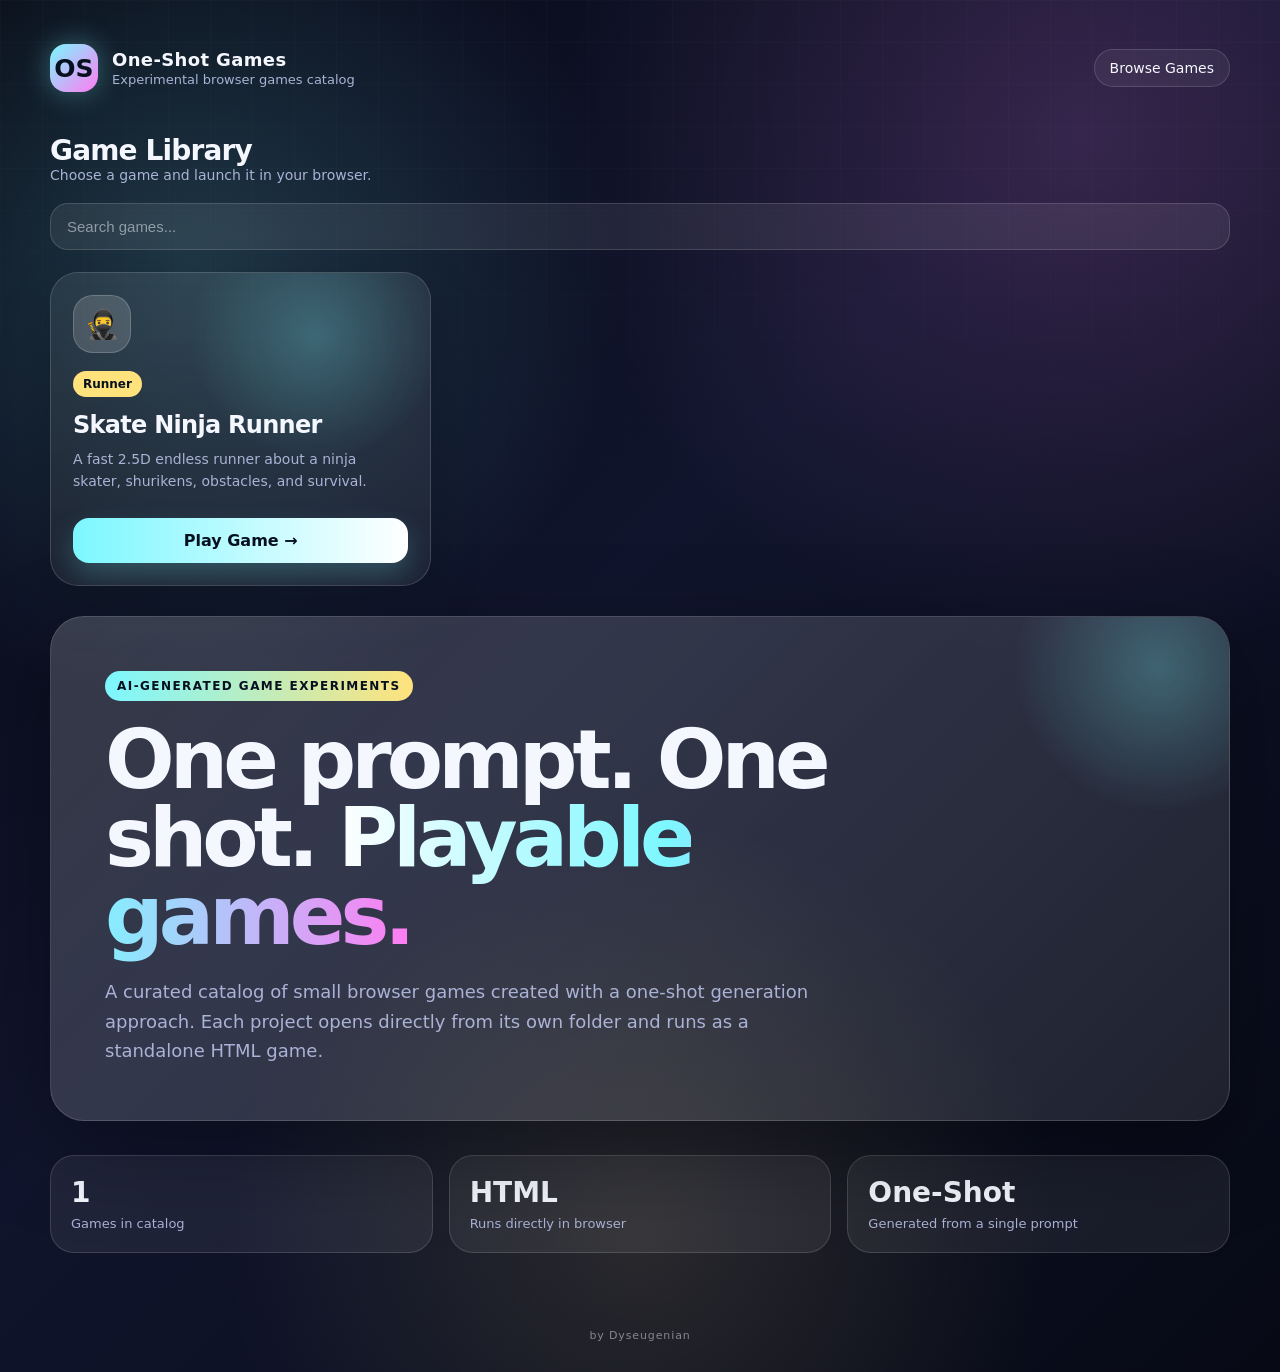
==== index.html @ 666469ec "add homepage landing" ====
<!DOCTYPE html>
<html lang="en">
<head>
  <meta charset="UTF-8" />
  <meta name="viewport" content="width=device-width, initial-scale=1.0" />
  <title>One-Shot Games Catalog</title>

  <style>
    :root {
      --bg: #080b18;
      --bg-soft: #11162b;
      --card: rgba(255, 255, 255, 0.08);
      --card-hover: rgba(255, 255, 255, 0.14);
      --text: #f5f7ff;
      --muted: #aab2d5;
      --accent: #7cf7ff;
      --accent-2: #ff7cf2;
      --accent-3: #ffe27c;
      --border: rgba(255, 255, 255, 0.14);
      --shadow: rgba(0, 0, 0, 0.35);
    }

    * {
      box-sizing: border-box;
      margin: 0;
      padding: 0;
    }

    html {
      scroll-behavior: smooth;
    }

    body {
      min-height: 100vh;
      font-family: Inter, ui-sans-serif, system-ui, -apple-system, BlinkMacSystemFont, "Segoe UI", sans-serif;
      color: var(--text);
      background:
        radial-gradient(circle at 15% 20%, rgba(124, 247, 255, 0.18), transparent 28%),
        radial-gradient(circle at 85% 10%, rgba(255, 124, 242, 0.16), transparent 32%),
        radial-gradient(circle at 50% 90%, rgba(255, 226, 124, 0.12), transparent 30%),
        linear-gradient(135deg, #070915 0%, #10152d 45%, #070915 100%);
      overflow-x: hidden;
    }

    body::before {
      content: "";
      position: fixed;
      inset: 0;
      pointer-events: none;
      background-image:
        linear-gradient(rgba(255,255,255,0.035) 1px, transparent 1px),
        linear-gradient(90deg, rgba(255,255,255,0.035) 1px, transparent 1px);
      background-size: 42px 42px;
      mask-image: linear-gradient(to bottom, rgba(0,0,0,0.55), transparent 75%);
    }

    .page {
      width: min(1180px, calc(100% - 36px));
      margin: 0 auto;
      padding: 44px 0 24px;
    }

    header {
      display: flex;
      justify-content: space-between;
      align-items: center;
      gap: 24px;
      margin-bottom: 42px;
    }

    #gamesGrid {
        margin-bottom: 30px;
    }

    .brand {
      display: flex;
      align-items: center;
      gap: 14px;
    }

    .logo {
      width: 48px;
      height: 48px;
      border-radius: 16px;
      background:
        linear-gradient(135deg, var(--accent), var(--accent-2));
      box-shadow: 0 0 28px rgba(124, 247, 255, 0.35);
      display: grid;
      place-items: center;
      font-size: 25px;
      font-weight: 900;
      color: #07101f;
    }

    .brand-text strong {
      display: block;
      font-size: 18px;
      letter-spacing: 0.02em;
    }

    .brand-text span {
      display: block;
      color: var(--muted);
      font-size: 13px;
      margin-top: 2px;
    }

    .top-link {
      color: var(--text);
      text-decoration: none;
      border: 1px solid var(--border);
      background: rgba(255, 255, 255, 0.06);
      padding: 10px 15px;
      border-radius: 999px;
      font-size: 14px;
      transition: 0.2s ease;
    }

    .top-link:hover {
      background: rgba(255, 255, 255, 0.14);
      transform: translateY(-1px);
    }

    .hero {
      position: relative;
      padding: 54px;
      border: 1px solid var(--border);
      border-radius: 34px;
      background:
        linear-gradient(135deg, rgba(255,255,255,0.12), rgba(255,255,255,0.04)),
        rgba(255,255,255,0.06);
      box-shadow: 0 28px 90px var(--shadow);
      overflow: hidden;
      margin-bottom: 34px;
    }

    .hero::after {
      content: "";
      position: absolute;
      width: 320px;
      height: 320px;
      right: -90px;
      top: -110px;
      border-radius: 50%;
      background: radial-gradient(circle, rgba(124,247,255,0.28), transparent 65%);
      filter: blur(2px);
    }

    .eyebrow {
      display: inline-flex;
      align-items: center;
      gap: 8px;
      color: #07101f;
      background: linear-gradient(90deg, var(--accent), var(--accent-3));
      font-weight: 800;
      font-size: 12px;
      letter-spacing: 0.12em;
      text-transform: uppercase;
      padding: 8px 12px;
      border-radius: 999px;
      margin-bottom: 20px;
    }

    h1 {
      position: relative;
      z-index: 1;
      max-width: 820px;
      font-size: clamp(42px, 7vw, 82px);
      line-height: 0.95;
      letter-spacing: -0.06em;
      margin-bottom: 22px;
    }

    .gradient-text {
      background: linear-gradient(90deg, #ffffff, var(--accent), var(--accent-2));
      -webkit-background-clip: text;
      background-clip: text;
      color: transparent;
    }

    .hero p {
      position: relative;
      z-index: 1;
      max-width: 720px;
      color: var(--muted);
      font-size: 18px;
      line-height: 1.65;
    }

    .stats {
      display: grid;
      grid-template-columns: repeat(3, 1fr);
      gap: 16px;
      margin: 28px 0 34px;
    }

    .stat {
      padding: 20px;
      border-radius: 24px;
      background: rgba(255, 255, 255, 0.07);
      border: 1px solid var(--border);
    }

    .stat strong {
      display: block;
      font-size: 28px;
      margin-bottom: 4px;
    }

    .stat span {
      color: var(--muted);
      font-size: 13px;
    }

    .section-title {
      display: flex;
      justify-content: space-between;
      align-items: end;
      gap: 20px;
      margin: 18px 0 20px;
    }

    .section-title h2 {
      font-size: 28px;
      letter-spacing: -0.03em;
    }

    .section-title p {
      color: var(--muted);
      font-size: 14px;
    }

    .toolbar {
      display: flex;
      gap: 12px;
      margin-bottom: 22px;
    }

    .search {
      width: 100%;
      border: 1px solid var(--border);
      outline: none;
      background: rgba(255, 255, 255, 0.08);
      color: var(--text);
      padding: 14px 16px;
      border-radius: 18px;
      font-size: 15px;
    }

    .search::placeholder {
      color: rgba(245, 247, 255, 0.5);
    }

    .grid {
      display: grid;
      grid-template-columns: repeat(3, 1fr);
      gap: 18px;
    }

    .game-card {
      position: relative;
      min-height: 310px;
      display: flex;
      flex-direction: column;
      justify-content: space-between;
      padding: 22px;
      border-radius: 28px;
      border: 1px solid var(--border);
      background: var(--card);
      box-shadow: 0 18px 50px rgba(0, 0, 0, 0.22);
      overflow: hidden;
      transition: transform 0.22s ease, background 0.22s ease, border-color 0.22s ease;
    }

    .game-card:hover {
      transform: translateY(-6px);
      background: var(--card-hover);
      border-color: rgba(124, 247, 255, 0.45);
    }

    .game-card::before {
      content: "";
      position: absolute;
      inset: 0;
      background:
        radial-gradient(circle at 70% 20%, var(--card-color), transparent 35%),
        linear-gradient(180deg, transparent, rgba(0,0,0,0.18));
      opacity: 0.75;
      pointer-events: none;
    }

    .game-content,
    .game-actions {
      position: relative;
      z-index: 1;
    }

    .game-icon {
      width: 58px;
      height: 58px;
      display: grid;
      place-items: center;
      border-radius: 20px;
      background: rgba(255, 255, 255, 0.16);
      border: 1px solid rgba(255,255,255,0.18);
      font-size: 28px;
      margin-bottom: 18px;
    }

    .tag {
      display: inline-block;
      color: #07101f;
      background: var(--accent-3);
      border-radius: 999px;
      padding: 6px 10px;
      font-size: 12px;
      font-weight: 800;
      margin-bottom: 14px;
    }

    .game-card h3 {
      font-size: 24px;
      letter-spacing: -0.03em;
      margin-bottom: 10px;
    }

    .game-card p {
      color: var(--muted);
      line-height: 1.55;
      font-size: 14px;
    }

    .game-actions {
      display: flex;
      align-items: center;
      justify-content: space-between;
      gap: 12px;
      margin-top: 26px;
    }

    .play-button {
      display: inline-flex;
      align-items: center;
      justify-content: center;
      gap: 8px;
      width: 100%;
      text-decoration: none;
      color: #07101f;
      background: linear-gradient(90deg, var(--accent), #ffffff);
      font-weight: 900;
      padding: 13px 16px;
      border-radius: 16px;
      box-shadow: 0 12px 28px rgba(124, 247, 255, 0.22);
      transition: 0.2s ease;
    }

    .play-button:hover {
      transform: scale(1.03);
      box-shadow: 0 16px 34px rgba(124, 247, 255, 0.32);
    }

    .empty {
      display: none;
      color: var(--muted);
      border: 1px dashed var(--border);
      border-radius: 24px;
      padding: 30px;
      text-align: center;
      margin-top: 12px;
    }

    footer {
      color: rgba(245, 247, 255, 0.48);
      font-size: 11px;
      text-align: center;
      padding: 42px 0 6px;
      letter-spacing: 0.08em;
    }

    @media (max-width: 900px) {
      .hero {
        padding: 34px;
      }

      .stats,
      .grid {
        grid-template-columns: 1fr;
      }

      header {
        align-items: flex-start;
        flex-direction: column;
      }

      .top-link {
        align-self: flex-start;
      }
    }
  </style>
</head>

<body>
  <main class="page">
    <header>
      <div class="brand">
        <div class="logo">OS</div>
        <div class="brand-text">
          <strong>One-Shot Games</strong>
          <span>Experimental browser games catalog</span>
        </div>
      </div>

      <a class="top-link" href="#games">Browse Games</a>
    </header>

    <section id="games">
      <div class="section-title">
        <div>
          <h2>Game Library</h2>
          <p>Choose a game and launch it in your browser.</p>
        </div>
      </div>

      <div class="toolbar">
        <input
          id="searchInput"
          class="search"
          type="search"
          placeholder="Search games..."
          autocomplete="off"
        />
      </div>

      <div id="gamesGrid" class="grid"></div>
      <div id="emptyMessage" class="empty">No games found.</div>
    </section>

    <section class="hero">
      <div class="eyebrow">AI-generated game experiments</div>
      <h1>One prompt. One shot. <span class="gradient-text">Playable games.</span></h1>
      <p>
        A curated catalog of small browser games created with a one-shot generation approach.
        Each project opens directly from its own folder and runs as a standalone HTML game.
      </p>
    </section>

    <section class="stats" aria-label="Catalog statistics">
      <div class="stat">
        <strong id="gamesCount">0</strong>
        <span>Games in catalog</span>
      </div>
      <div class="stat">
        <strong>HTML</strong>
        <span>Runs directly in browser</span>
      </div>
      <div class="stat">
        <strong>One-Shot</strong>
        <span>Generated from a single prompt</span>
      </div>
    </section>

    <footer>
      by Dyseugenian
    </footer>
  </main>

  <script>
    const games = [
      {
        title: "Skate Ninja Runner",
        description: "A fast 2.5D endless runner about a ninja skater, shurikens, obstacles, and survival.",
        genre: "Runner",
        icon: "🥷",
        url: "./Skate-ninja-runner/index.html",
        color: "rgba(124, 247, 255, 0.32)"
      },
    ];

    const gamesGrid = document.getElementById("gamesGrid");
    const searchInput = document.getElementById("searchInput");
    const emptyMessage = document.getElementById("emptyMessage");
    const gamesCount = document.getElementById("gamesCount");

    gamesCount.textContent = games.length;

    function renderGames(list) {
      gamesGrid.innerHTML = "";

      list.forEach((game) => {
        const card = document.createElement("article");
        card.className = "game-card";
        card.style.setProperty("--card-color", game.color || "rgba(124, 247, 255, 0.25)");

        card.innerHTML = `
          <div class="game-content">
            <div class="game-icon" aria-hidden="true">${game.icon || "🎮"}</div>
            <span class="tag">${escapeHtml(game.genre || "Game")}</span>
            <h3>${escapeHtml(game.title)}</h3>
            <p>${escapeHtml(game.description)}</p>
          </div>

          <div class="game-actions">
            <a class="play-button" href="${escapeAttribute(game.url)}">
              Play Game →
            </a>
          </div>
        `;

        gamesGrid.appendChild(card);
      });

      emptyMessage.style.display = list.length ? "none" : "block";
    }

    function filterGames() {
      const query = searchInput.value.trim().toLowerCase();

      const filtered = games.filter((game) => {
        return (
          game.title.toLowerCase().includes(query) ||
          game.description.toLowerCase().includes(query) ||
          game.genre.toLowerCase().includes(query)
        );
      });

      renderGames(filtered);
    }

    function escapeHtml(value) {
      return String(value)
        .replaceAll("&", "&amp;")
        .replaceAll("<", "&lt;")
        .replaceAll(">", "&gt;")
        .replaceAll('"', "&quot;")
        .replaceAll("'", "&#039;");
    }

    function escapeAttribute(value) {
      return String(value).replaceAll('"', "%22");
    }

    searchInput.addEventListener("input", filterGames);

    renderGames(games);
  </script>
</body>
</html>
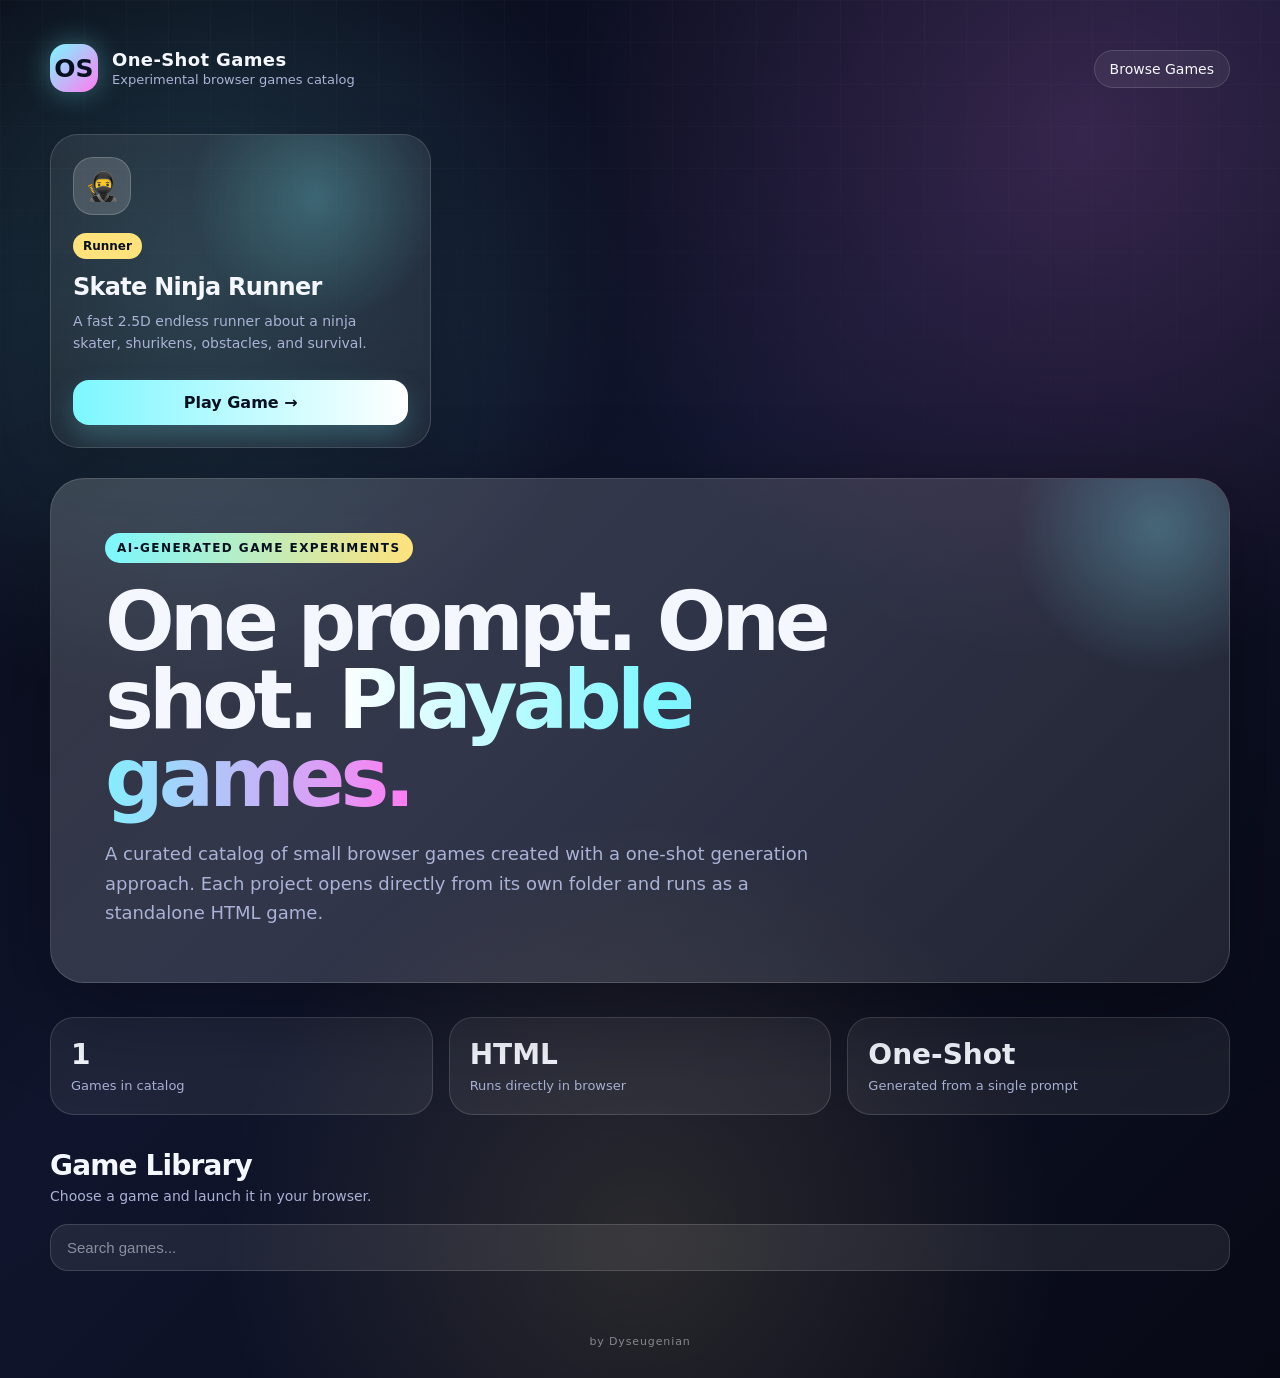
==== commit 979e424e: "seo optimizations" ====
--- a/index.html
+++ b/index.html
@@ -1,547 +1,600 @@
 <!DOCTYPE html>
 <html lang="en">
+
 <head>
-  <meta charset="UTF-8" />
-  <meta name="viewport" content="width=device-width, initial-scale=1.0" />
-  <title>One-Shot Games Catalog</title>
-
-  <style>
-    :root {
-      --bg: #080b18;
-      --bg-soft: #11162b;
-      --card: rgba(255, 255, 255, 0.08);
-      --card-hover: rgba(255, 255, 255, 0.14);
-      --text: #f5f7ff;
-      --muted: #aab2d5;
-      --accent: #7cf7ff;
-      --accent-2: #ff7cf2;
-      --accent-3: #ffe27c;
-      --border: rgba(255, 255, 255, 0.14);
-      --shadow: rgba(0, 0, 0, 0.35);
-    }
-
-    * {
-      box-sizing: border-box;
-      margin: 0;
-      padding: 0;
-    }
-
-    html {
-      scroll-behavior: smooth;
-    }
-
-    body {
-      min-height: 100vh;
-      font-family: Inter, ui-sans-serif, system-ui, -apple-system, BlinkMacSystemFont, "Segoe UI", sans-serif;
-      color: var(--text);
-      background:
-        radial-gradient(circle at 15% 20%, rgba(124, 247, 255, 0.18), transparent 28%),
-        radial-gradient(circle at 85% 10%, rgba(255, 124, 242, 0.16), transparent 32%),
-        radial-gradient(circle at 50% 90%, rgba(255, 226, 124, 0.12), transparent 30%),
-        linear-gradient(135deg, #070915 0%, #10152d 45%, #070915 100%);
-      overflow-x: hidden;
-    }
-
-    body::before {
-      content: "";
-      position: fixed;
-      inset: 0;
-      pointer-events: none;
-      background-image:
-        linear-gradient(rgba(255,255,255,0.035) 1px, transparent 1px),
-        linear-gradient(90deg, rgba(255,255,255,0.035) 1px, transparent 1px);
-      background-size: 42px 42px;
-      mask-image: linear-gradient(to bottom, rgba(0,0,0,0.55), transparent 75%);
-    }
-
-    .page {
-      width: min(1180px, calc(100% - 36px));
-      margin: 0 auto;
-      padding: 44px 0 24px;
-    }
-
-    header {
-      display: flex;
-      justify-content: space-between;
-      align-items: center;
-      gap: 24px;
-      margin-bottom: 42px;
-    }
-
-    #gamesGrid {
-        margin-bottom: 30px;
-    }
-
-    .brand {
-      display: flex;
-      align-items: center;
-      gap: 14px;
-    }
-
-    .logo {
-      width: 48px;
-      height: 48px;
-      border-radius: 16px;
-      background:
-        linear-gradient(135deg, var(--accent), var(--accent-2));
-      box-shadow: 0 0 28px rgba(124, 247, 255, 0.35);
-      display: grid;
-      place-items: center;
-      font-size: 25px;
-      font-weight: 900;
-      color: #07101f;
-    }
-
-    .brand-text strong {
-      display: block;
-      font-size: 18px;
-      letter-spacing: 0.02em;
-    }
-
-    .brand-text span {
-      display: block;
-      color: var(--muted);
-      font-size: 13px;
-      margin-top: 2px;
-    }
-
-    .top-link {
-      color: var(--text);
-      text-decoration: none;
-      border: 1px solid var(--border);
-      background: rgba(255, 255, 255, 0.06);
-      padding: 10px 15px;
-      border-radius: 999px;
-      font-size: 14px;
-      transition: 0.2s ease;
-    }
-
-    .top-link:hover {
-      background: rgba(255, 255, 255, 0.14);
-      transform: translateY(-1px);
-    }
-
-    .hero {
-      position: relative;
-      padding: 54px;
-      border: 1px solid var(--border);
-      border-radius: 34px;
-      background:
-        linear-gradient(135deg, rgba(255,255,255,0.12), rgba(255,255,255,0.04)),
-        rgba(255,255,255,0.06);
-      box-shadow: 0 28px 90px var(--shadow);
-      overflow: hidden;
-      margin-bottom: 34px;
-    }
-
-    .hero::after {
-      content: "";
-      position: absolute;
-      width: 320px;
-      height: 320px;
-      right: -90px;
-      top: -110px;
-      border-radius: 50%;
-      background: radial-gradient(circle, rgba(124,247,255,0.28), transparent 65%);
-      filter: blur(2px);
-    }
-
-    .eyebrow {
-      display: inline-flex;
-      align-items: center;
-      gap: 8px;
-      color: #07101f;
-      background: linear-gradient(90deg, var(--accent), var(--accent-3));
-      font-weight: 800;
-      font-size: 12px;
-      letter-spacing: 0.12em;
-      text-transform: uppercase;
-      padding: 8px 12px;
-      border-radius: 999px;
-      margin-bottom: 20px;
-    }
-
-    h1 {
-      position: relative;
-      z-index: 1;
-      max-width: 820px;
-      font-size: clamp(42px, 7vw, 82px);
-      line-height: 0.95;
-      letter-spacing: -0.06em;
-      margin-bottom: 22px;
-    }
-
-    .gradient-text {
-      background: linear-gradient(90deg, #ffffff, var(--accent), var(--accent-2));
-      -webkit-background-clip: text;
-      background-clip: text;
-      color: transparent;
-    }
-
-    .hero p {
-      position: relative;
-      z-index: 1;
-      max-width: 720px;
-      color: var(--muted);
-      font-size: 18px;
-      line-height: 1.65;
-    }
-
-    .stats {
-      display: grid;
-      grid-template-columns: repeat(3, 1fr);
-      gap: 16px;
-      margin: 28px 0 34px;
-    }
-
-    .stat {
-      padding: 20px;
-      border-radius: 24px;
-      background: rgba(255, 255, 255, 0.07);
-      border: 1px solid var(--border);
-    }
-
-    .stat strong {
-      display: block;
-      font-size: 28px;
-      margin-bottom: 4px;
-    }
-
-    .stat span {
-      color: var(--muted);
-      font-size: 13px;
-    }
-
-    .section-title {
-      display: flex;
-      justify-content: space-between;
-      align-items: end;
-      gap: 20px;
-      margin: 18px 0 20px;
-    }
-
-    .section-title h2 {
-      font-size: 28px;
-      letter-spacing: -0.03em;
-    }
-
-    .section-title p {
-      color: var(--muted);
-      font-size: 14px;
-    }
-
-    .toolbar {
-      display: flex;
-      gap: 12px;
-      margin-bottom: 22px;
-    }
-
-    .search {
-      width: 100%;
-      border: 1px solid var(--border);
-      outline: none;
-      background: rgba(255, 255, 255, 0.08);
-      color: var(--text);
-      padding: 14px 16px;
-      border-radius: 18px;
-      font-size: 15px;
-    }
-
-    .search::placeholder {
-      color: rgba(245, 247, 255, 0.5);
-    }
-
-    .grid {
-      display: grid;
-      grid-template-columns: repeat(3, 1fr);
-      gap: 18px;
-    }
-
-    .game-card {
-      position: relative;
-      min-height: 310px;
-      display: flex;
-      flex-direction: column;
-      justify-content: space-between;
-      padding: 22px;
-      border-radius: 28px;
-      border: 1px solid var(--border);
-      background: var(--card);
-      box-shadow: 0 18px 50px rgba(0, 0, 0, 0.22);
-      overflow: hidden;
-      transition: transform 0.22s ease, background 0.22s ease, border-color 0.22s ease;
-    }
-
-    .game-card:hover {
-      transform: translateY(-6px);
-      background: var(--card-hover);
-      border-color: rgba(124, 247, 255, 0.45);
-    }
-
-    .game-card::before {
-      content: "";
-      position: absolute;
-      inset: 0;
-      background:
-        radial-gradient(circle at 70% 20%, var(--card-color), transparent 35%),
-        linear-gradient(180deg, transparent, rgba(0,0,0,0.18));
-      opacity: 0.75;
-      pointer-events: none;
-    }
-
-    .game-content,
-    .game-actions {
-      position: relative;
-      z-index: 1;
-    }
-
-    .game-icon {
-      width: 58px;
-      height: 58px;
-      display: grid;
-      place-items: center;
-      border-radius: 20px;
-      background: rgba(255, 255, 255, 0.16);
-      border: 1px solid rgba(255,255,255,0.18);
-      font-size: 28px;
-      margin-bottom: 18px;
-    }
-
-    .tag {
-      display: inline-block;
-      color: #07101f;
-      background: var(--accent-3);
-      border-radius: 999px;
-      padding: 6px 10px;
-      font-size: 12px;
-      font-weight: 800;
-      margin-bottom: 14px;
-    }
-
-    .game-card h3 {
-      font-size: 24px;
-      letter-spacing: -0.03em;
-      margin-bottom: 10px;
-    }
-
-    .game-card p {
-      color: var(--muted);
-      line-height: 1.55;
-      font-size: 14px;
-    }
-
-    .game-actions {
-      display: flex;
-      align-items: center;
-      justify-content: space-between;
-      gap: 12px;
-      margin-top: 26px;
-    }
-
-    .play-button {
-      display: inline-flex;
-      align-items: center;
-      justify-content: center;
-      gap: 8px;
-      width: 100%;
-      text-decoration: none;
-      color: #07101f;
-      background: linear-gradient(90deg, var(--accent), #ffffff);
-      font-weight: 900;
-      padding: 13px 16px;
-      border-radius: 16px;
-      box-shadow: 0 12px 28px rgba(124, 247, 255, 0.22);
-      transition: 0.2s ease;
-    }
-
-    .play-button:hover {
-      transform: scale(1.03);
-      box-shadow: 0 16px 34px rgba(124, 247, 255, 0.32);
-    }
-
-    .empty {
-      display: none;
-      color: var(--muted);
-      border: 1px dashed var(--border);
-      border-radius: 24px;
-      padding: 30px;
-      text-align: center;
-      margin-top: 12px;
-    }
-
-    footer {
-      color: rgba(245, 247, 255, 0.48);
-      font-size: 11px;
-      text-align: center;
-      padding: 42px 0 6px;
-      letter-spacing: 0.08em;
-    }
-
-    @media (max-width: 900px) {
-      .hero {
-        padding: 34px;
+    <meta charset="UTF-8" />
+    <meta name="viewport" content="width=device-width, initial-scale=1.0" />
+
+    <title>One-Shot Games Catalog | AI-Generated Browser Games by Dyseugenian</title>
+
+    <meta name="description"
+        content="A curated catalog of experimental browser games created with a one-shot AI generation approach. Play small HTML games directly in your browser." />
+    <meta name="keywords"
+        content="one-shot games, AI generated games, browser games, HTML games, JavaScript games, indie games, web games, Dyseugenian" />
+    <meta name="author" content="Dyseugenian" />
+    <meta name="robots" content="index, follow" />
+    <meta name="theme-color" content="#080b18" />
+
+    <!-- Replace this URL with your real GitHub Pages URL after deployment -->
+    <link rel="canonical" href="https://dyseugenian.github.io/one-shot-prompt-games/" />
+
+    <meta property="og:type" content="website" />
+    <meta property="og:title" content="One-Shot Games Catalog" />
+    <meta property="og:description"
+        content="A curated catalog of experimental browser games created with a one-shot AI generation approach." />
+    <meta property="og:url" content="https://dyseugenian.github.io/one-shot-prompt-games/" />
+    <meta property="og:site_name" content="One-Shot Games Catalog" />
+    <meta property="og:image" content="https://dyseugenian.github.io/one-shot-prompt-games/preview.png" />
+
+    <meta name="twitter:card" content="summary_large_image" />
+    <meta name="twitter:title" content="One-Shot Games Catalog" />
+    <meta name="twitter:description"
+        content="Play experimental browser games created with a one-shot AI generation approach." />
+    <meta name="twitter:image" content="https://dyseugenian.github.io/one-shot-prompt-games/preview.png" />
+
+    <script type="application/ld+json">
+  {
+    "@context": "https://schema.org",
+    "@type": "CollectionPage",
+    "name": "One-Shot Games Catalog",
+    "description": "A curated catalog of experimental browser games created with a one-shot AI generation approach.",
+    "creator": {
+      "@type": "Person",
+      "name": "Dyseugenian"
+    },
+    "url": "https://dyseugenian.github.io/one-shot-prompt-games/",
+    "hasPart": [
+      {
+        "@type": "VideoGame",
+        "name": "Skate Ninja Runner",
+        "description": "A fast 2.5D endless runner about a ninja skater, shurikens, obstacles, and survival.",
+        "url": "https://dyseugenian.github.io/one-shot-prompt-games/skate-ninja-runner/",
+        "gamePlatform": "Web browser",
+        "applicationCategory": "Game"
       }
-
-      .stats,
-      .grid {
-        grid-template-columns: 1fr;
-      }
-
-      header {
-        align-items: flex-start;
-        flex-direction: column;
-      }
-
-      .top-link {
-        align-self: flex-start;
-      }
-    }
-  </style>
+    ]
+  }
+  </script>
+
+    <style>
+        :root {
+            --bg: #080b18;
+            --bg-soft: #11162b;
+            --card: rgba(255, 255, 255, 0.08);
+            --card-hover: rgba(255, 255, 255, 0.14);
+            --text: #f5f7ff;
+            --muted: #aab2d5;
+            --accent: #7cf7ff;
+            --accent-2: #ff7cf2;
+            --accent-3: #ffe27c;
+            --border: rgba(255, 255, 255, 0.14);
+            --shadow: rgba(0, 0, 0, 0.35);
+        }
+
+        * {
+            box-sizing: border-box;
+            margin: 0;
+            padding: 0;
+        }
+
+        html {
+            scroll-behavior: smooth;
+        }
+
+        body {
+            min-height: 100vh;
+            font-family: Inter, ui-sans-serif, system-ui, -apple-system, BlinkMacSystemFont, "Segoe UI", sans-serif;
+            color: var(--text);
+            background:
+                radial-gradient(circle at 15% 20%, rgba(124, 247, 255, 0.18), transparent 28%),
+                radial-gradient(circle at 85% 10%, rgba(255, 124, 242, 0.16), transparent 32%),
+                radial-gradient(circle at 50% 90%, rgba(255, 226, 124, 0.12), transparent 30%),
+                linear-gradient(135deg, #070915 0%, #10152d 45%, #070915 100%);
+            overflow-x: hidden;
+        }
+
+        body::before {
+            content: "";
+            position: fixed;
+            inset: 0;
+            pointer-events: none;
+            background-image:
+                linear-gradient(rgba(255, 255, 255, 0.035) 1px, transparent 1px),
+                linear-gradient(90deg, rgba(255, 255, 255, 0.035) 1px, transparent 1px);
+            background-size: 42px 42px;
+            mask-image: linear-gradient(to bottom, rgba(0, 0, 0, 0.55), transparent 75%);
+        }
+
+        .page {
+            width: min(1180px, calc(100% - 36px));
+            margin: 0 auto;
+            padding: 44px 0 24px;
+        }
+
+        .skip-link {
+            position: absolute;
+            left: -999px;
+            top: 16px;
+            background: var(--accent);
+            color: #07101f;
+            padding: 10px 14px;
+            border-radius: 10px;
+            font-weight: 800;
+            z-index: 100;
+        }
+
+        .skip-link:focus {
+            left: 16px;
+        }
+
+        header {
+            display: flex;
+            justify-content: space-between;
+            align-items: center;
+            gap: 24px;
+            margin-bottom: 42px;
+        }
+
+        .brand {
+            display: flex;
+            align-items: center;
+            gap: 14px;
+        }
+
+        .logo {
+            width: 48px;
+            height: 48px;
+            border-radius: 16px;
+            background: linear-gradient(135deg, var(--accent), var(--accent-2));
+            box-shadow: 0 0 28px rgba(124, 247, 255, 0.35);
+            display: grid;
+            place-items: center;
+            font-size: 25px;
+            font-weight: 900;
+            color: #07101f;
+        }
+
+        .brand-text strong {
+            display: block;
+            font-size: 18px;
+            letter-spacing: 0.02em;
+        }
+
+        .brand-text span {
+            display: block;
+            color: var(--muted);
+            font-size: 13px;
+            margin-top: 2px;
+        }
+
+        .top-link {
+            color: var(--text);
+            text-decoration: none;
+            border: 1px solid var(--border);
+            background: rgba(255, 255, 255, 0.06);
+            padding: 10px 15px;
+            border-radius: 999px;
+            font-size: 14px;
+            transition: 0.2s ease;
+        }
+
+        .top-link:hover {
+            background: rgba(255, 255, 255, 0.14);
+            transform: translateY(-1px);
+        }
+
+        .hero {
+            position: relative;
+            padding: 54px;
+            border: 1px solid var(--border);
+            border-radius: 34px;
+            background:
+                linear-gradient(135deg, rgba(255, 255, 255, 0.12), rgba(255, 255, 255, 0.04)),
+                rgba(255, 255, 255, 0.06);
+            box-shadow: 0 28px 90px var(--shadow);
+            overflow: hidden;
+            margin-bottom: 34px;
+        }
+
+        .hero::after {
+            content: "";
+            position: absolute;
+            width: 320px;
+            height: 320px;
+            right: -90px;
+            top: -110px;
+            border-radius: 50%;
+            background: radial-gradient(circle, rgba(124, 247, 255, 0.28), transparent 65%);
+            filter: blur(2px);
+        }
+
+        .eyebrow {
+            display: inline-flex;
+            align-items: center;
+            gap: 8px;
+            color: #07101f;
+            background: linear-gradient(90deg, var(--accent), var(--accent-3));
+            font-weight: 800;
+            font-size: 12px;
+            letter-spacing: 0.12em;
+            text-transform: uppercase;
+            padding: 8px 12px;
+            border-radius: 999px;
+            margin-bottom: 20px;
+        }
+
+        h1 {
+            position: relative;
+            z-index: 1;
+            max-width: 820px;
+            font-size: clamp(42px, 7vw, 82px);
+            line-height: 0.95;
+            letter-spacing: -0.06em;
+            margin-bottom: 22px;
+        }
+
+        .gradient-text {
+            background: linear-gradient(90deg, #ffffff, var(--accent), var(--accent-2));
+            -webkit-background-clip: text;
+            background-clip: text;
+            color: transparent;
+        }
+
+        .hero p {
+            position: relative;
+            z-index: 1;
+            max-width: 720px;
+            color: var(--muted);
+            font-size: 18px;
+            line-height: 1.65;
+        }
+
+        .stats {
+            display: grid;
+            grid-template-columns: repeat(3, 1fr);
+            gap: 16px;
+            margin: 28px 0 34px;
+        }
+
+        .stat {
+            padding: 20px;
+            border-radius: 24px;
+            background: rgba(255, 255, 255, 0.07);
+            border: 1px solid var(--border);
+        }
+
+        .stat strong {
+            display: block;
+            font-size: 28px;
+            margin-bottom: 4px;
+        }
+
+        .stat span {
+            color: var(--muted);
+            font-size: 13px;
+        }
+
+        .section-title {
+            display: flex;
+            justify-content: space-between;
+            align-items: end;
+            gap: 20px;
+            margin: 18px 0 20px;
+        }
+
+        .section-title h2 {
+            font-size: 28px;
+            letter-spacing: -0.03em;
+        }
+
+        .section-title p {
+            color: var(--muted);
+            font-size: 14px;
+            margin-top: 6px;
+        }
+
+        .toolbar {
+            display: flex;
+            gap: 12px;
+            margin-bottom: 22px;
+        }
+
+        .search {
+            width: 100%;
+            border: 1px solid var(--border);
+            outline: none;
+            background: rgba(255, 255, 255, 0.08);
+            color: var(--text);
+            padding: 14px 16px;
+            border-radius: 18px;
+            font-size: 15px;
+        }
+
+        .search::placeholder {
+            color: rgba(245, 247, 255, 0.5);
+        }
+
+        .grid {
+            display: grid;
+            grid-template-columns: repeat(3, 1fr);
+            gap: 18px;
+        }
+
+        #gamesGrid {
+            margin-bottom: 30px;
+        }
+
+        .game-card {
+            --card-color: rgba(124, 247, 255, 0.25);
+            position: relative;
+            min-height: 310px;
+            display: flex;
+            flex-direction: column;
+            justify-content: space-between;
+            padding: 22px;
+            border-radius: 28px;
+            border: 1px solid var(--border);
+            background: var(--card);
+            box-shadow: 0 18px 50px rgba(0, 0, 0, 0.22);
+            overflow: hidden;
+            transition: transform 0.22s ease, background 0.22s ease, border-color 0.22s ease;
+        }
+
+        .game-card:hover {
+            transform: translateY(-6px);
+            background: var(--card-hover);
+            border-color: rgba(124, 247, 255, 0.45);
+        }
+
+        .game-card::before {
+            content: "";
+            position: absolute;
+            inset: 0;
+            background:
+                radial-gradient(circle at 70% 20%, var(--card-color), transparent 35%),
+                linear-gradient(180deg, transparent, rgba(0, 0, 0, 0.18));
+            opacity: 0.75;
+            pointer-events: none;
+        }
+
+        .game-content,
+        .game-actions {
+            position: relative;
+            z-index: 1;
+        }
+
+        .game-icon {
+            width: 58px;
+            height: 58px;
+            display: grid;
+            place-items: center;
+            border-radius: 20px;
+            background: rgba(255, 255, 255, 0.16);
+            border: 1px solid rgba(255, 255, 255, 0.18);
+            font-size: 28px;
+            margin-bottom: 18px;
+        }
+
+        .tag {
+            display: inline-block;
+            color: #07101f;
+            background: var(--accent-3);
+            border-radius: 999px;
+            padding: 6px 10px;
+            font-size: 12px;
+            font-weight: 800;
+            margin-bottom: 14px;
+        }
+
+        .game-card h3 {
+            font-size: 24px;
+            letter-spacing: -0.03em;
+            margin-bottom: 10px;
+        }
+
+        .game-card p {
+            color: var(--muted);
+            line-height: 1.55;
+            font-size: 14px;
+        }
+
+        .game-actions {
+            display: flex;
+            align-items: center;
+            justify-content: space-between;
+            gap: 12px;
+            margin-top: 26px;
+        }
+
+        .play-button {
+            display: inline-flex;
+            align-items: center;
+            justify-content: center;
+            gap: 8px;
+            width: 100%;
+            text-decoration: none;
+            color: #07101f;
+            background: linear-gradient(90deg, var(--accent), #ffffff);
+            font-weight: 900;
+            padding: 13px 16px;
+            border-radius: 16px;
+            box-shadow: 0 12px 28px rgba(124, 247, 255, 0.22);
+            transition: 0.2s ease;
+        }
+
+        .play-button:hover {
+            transform: scale(1.03);
+            box-shadow: 0 16px 34px rgba(124, 247, 255, 0.32);
+        }
+
+        .empty {
+            display: none;
+            color: var(--muted);
+            border: 1px dashed var(--border);
+            border-radius: 24px;
+            padding: 30px;
+            text-align: center;
+            margin-top: 12px;
+        }
+
+        footer {
+            color: rgba(245, 247, 255, 0.48);
+            font-size: 11px;
+            text-align: center;
+            padding: 42px 0 6px;
+            letter-spacing: 0.08em;
+        }
+
+        @media (max-width: 900px) {
+            .hero {
+                padding: 34px;
+            }
+
+            .stats,
+            .grid {
+                grid-template-columns: 1fr;
+            }
+
+            header {
+                align-items: flex-start;
+                flex-direction: column;
+            }
+
+            .top-link {
+                align-self: flex-start;
+            }
+        }
+    </style>
 </head>
 
 <body>
-  <main class="page">
-    <header>
-      <div class="brand">
-        <div class="logo">OS</div>
-        <div class="brand-text">
-          <strong>One-Shot Games</strong>
-          <span>Experimental browser games catalog</span>
+    <a class="skip-link" href="#games">Skip to games</a>
+
+    <main class="page">
+        <header>
+            <div class="brand" aria-label="One-Shot Games Catalog">
+                <div class="logo" aria-hidden="true">OS</div>
+                <div class="brand-text">
+                    <strong>One-Shot Games</strong>
+                    <span>Experimental browser games catalog</span>
+                </div>
+            </div>
+
+            <nav aria-label="Main navigation">
+                <a class="top-link" href="#games">Browse Games</a>
+            </nav>
+        </header>
+
+        <div id="gamesGrid" class="grid">
+            <article class="game-card" data-title="Skate Ninja Runner"
+                data-description="A fast 2.5D endless runner about a ninja skater, shurikens, obstacles, and survival."
+                data-genre="Runner" style="--card-color: rgba(124, 247, 255, 0.32)">
+                <div class="game-content">
+                    <div class="game-icon" aria-hidden="true">🥷</div>
+                    <span class="tag">Runner</span>
+                    <h3>Skate Ninja Runner</h3>
+                    <p>
+                        A fast 2.5D endless runner about a ninja skater, shurikens,
+                        obstacles, and survival.
+                    </p>
+                </div>
+
+                <div class="game-actions">
+                    <a class="play-button" href="./skate-ninja-runner/index.html">
+                        Play Game →
+                    </a>
+                </div>
+            </article>
         </div>
-      </div>
-
-      <a class="top-link" href="#games">Browse Games</a>
-    </header>
-
-    <section id="games">
-      <div class="section-title">
-        <div>
-          <h2>Game Library</h2>
-          <p>Choose a game and launch it in your browser.</p>
-        </div>
-      </div>
-
-      <div class="toolbar">
-        <input
-          id="searchInput"
-          class="search"
-          type="search"
-          placeholder="Search games..."
-          autocomplete="off"
-        />
-      </div>
-
-      <div id="gamesGrid" class="grid"></div>
-      <div id="emptyMessage" class="empty">No games found.</div>
-    </section>
-
-    <section class="hero">
-      <div class="eyebrow">AI-generated game experiments</div>
-      <h1>One prompt. One shot. <span class="gradient-text">Playable games.</span></h1>
-      <p>
-        A curated catalog of small browser games created with a one-shot generation approach.
-        Each project opens directly from its own folder and runs as a standalone HTML game.
-      </p>
-    </section>
-
-    <section class="stats" aria-label="Catalog statistics">
-      <div class="stat">
-        <strong id="gamesCount">0</strong>
-        <span>Games in catalog</span>
-      </div>
-      <div class="stat">
-        <strong>HTML</strong>
-        <span>Runs directly in browser</span>
-      </div>
-      <div class="stat">
-        <strong>One-Shot</strong>
-        <span>Generated from a single prompt</span>
-      </div>
-    </section>
-
-    <footer>
-      by Dyseugenian
-    </footer>
-  </main>
-
-  <script>
-    const games = [
-      {
-        title: "Skate Ninja Runner",
-        description: "A fast 2.5D endless runner about a ninja skater, shurikens, obstacles, and survival.",
-        genre: "Runner",
-        icon: "🥷",
-        url: "./Skate-ninja-runner/index.html",
-        color: "rgba(124, 247, 255, 0.32)"
-      },
-    ];
-
-    const gamesGrid = document.getElementById("gamesGrid");
-    const searchInput = document.getElementById("searchInput");
-    const emptyMessage = document.getElementById("emptyMessage");
-    const gamesCount = document.getElementById("gamesCount");
-
-    gamesCount.textContent = games.length;
-
-    function renderGames(list) {
-      gamesGrid.innerHTML = "";
-
-      list.forEach((game) => {
-        const card = document.createElement("article");
-        card.className = "game-card";
-        card.style.setProperty("--card-color", game.color || "rgba(124, 247, 255, 0.25)");
-
-        card.innerHTML = `
-          <div class="game-content">
-            <div class="game-icon" aria-hidden="true">${game.icon || "🎮"}</div>
-            <span class="tag">${escapeHtml(game.genre || "Game")}</span>
-            <h3>${escapeHtml(game.title)}</h3>
-            <p>${escapeHtml(game.description)}</p>
-          </div>
-
-          <div class="game-actions">
-            <a class="play-button" href="${escapeAttribute(game.url)}">
-              Play Game →
-            </a>
-          </div>
-        `;
-
-        gamesGrid.appendChild(card);
-      });
-
-      emptyMessage.style.display = list.length ? "none" : "block";
-    }
-
-    function filterGames() {
-      const query = searchInput.value.trim().toLowerCase();
-
-      const filtered = games.filter((game) => {
-        return (
-          game.title.toLowerCase().includes(query) ||
-          game.description.toLowerCase().includes(query) ||
-          game.genre.toLowerCase().includes(query)
-        );
-      });
-
-      renderGames(filtered);
-    }
-
-    function escapeHtml(value) {
-      return String(value)
-        .replaceAll("&", "&amp;")
-        .replaceAll("<", "&lt;")
-        .replaceAll(">", "&gt;")
-        .replaceAll('"', "&quot;")
-        .replaceAll("'", "&#039;");
-    }
-
-    function escapeAttribute(value) {
-      return String(value).replaceAll('"', "%22");
-    }
-
-    searchInput.addEventListener("input", filterGames);
-
-    renderGames(games);
-  </script>
+
+        <section class="hero" aria-labelledby="page-title">
+            <div class="eyebrow">AI-generated game experiments</div>
+            <h1 id="page-title">One prompt. One shot. <span class="gradient-text">Playable games.</span></h1>
+            <p>
+                A curated catalog of small browser games created with a one-shot generation approach.
+                Each project opens directly from its own folder and runs as a standalone HTML game.
+            </p>
+        </section>
+
+        <section class="stats" aria-label="Catalog statistics">
+            <div class="stat">
+                <strong id="gamesCount">3</strong>
+                <span>Games in catalog</span>
+            </div>
+            <div class="stat">
+                <strong>HTML</strong>
+                <span>Runs directly in browser</span>
+            </div>
+            <div class="stat">
+                <strong>One-Shot</strong>
+                <span>Generated from a single prompt</span>
+            </div>
+        </section>
+
+        <section id="games" aria-labelledby="games-title">
+            <div class="section-title">
+                <div>
+                    <h2 id="games-title">Game Library</h2>
+                    <p>Choose a game and launch it in your browser.</p>
+                </div>
+            </div>
+
+            <div class="toolbar">
+                <label for="searchInput" style="position:absolute; left:-9999px;">Search games</label>
+                <input id="searchInput" class="search" type="search" placeholder="Search games..." autocomplete="off" />
+            </div>
+
+            <div id="emptyMessage" class="empty">No games found.</div>
+
+            <noscript>
+                <p style="margin-top: 18px; color: #aab2d5;">
+                    JavaScript is disabled. You can still open games using the visible links above.
+                </p>
+            </noscript>
+        </section>
+
+        <footer>
+            by Dyseugenian
+        </footer>
+    </main>
+
+    <script>
+        const searchInput = document.getElementById("searchInput");
+        const cards = Array.from(document.querySelectorAll(".game-card"));
+        const emptyMessage = document.getElementById("emptyMessage");
+        const gamesCount = document.getElementById("gamesCount");
+
+        gamesCount.textContent = cards.length;
+
+        function normalize(value) {
+            return String(value || "").trim().toLowerCase();
+        }
+
+        function filterGames() {
+            const query = normalize(searchInput.value);
+            let visibleCount = 0;
+
+            cards.forEach((card) => {
+                const searchableText = [
+                    card.dataset.title,
+                    card.dataset.description,
+                    card.dataset.genre
+                ].map(normalize).join(" ");
+
+                const isVisible = searchableText.includes(query);
+
+                card.style.display = isVisible ? "" : "none";
+
+                if (isVisible) {
+                    visibleCount += 1;
+                }
+            });
+
+            emptyMessage.style.display = visibleCount ? "none" : "block";
+        }
+
+        searchInput.addEventListener("input", filterGames);
+    </script>
 </body>
+
 </html>
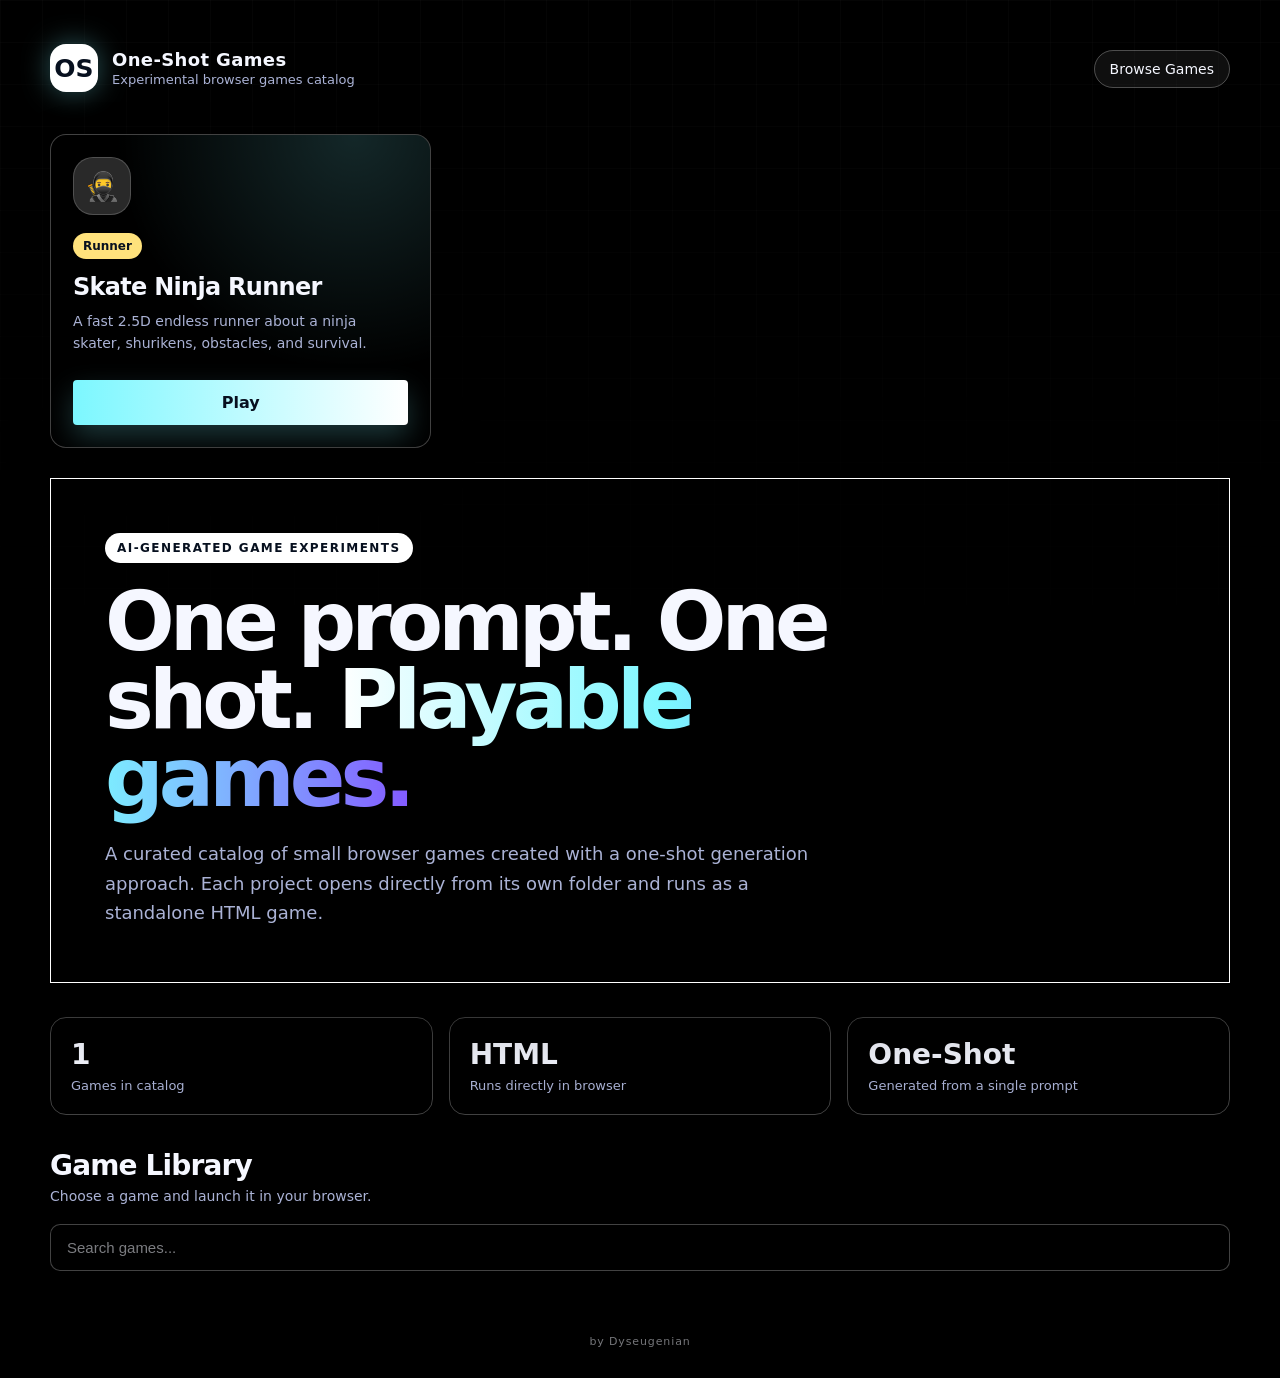
==== commit 19328b2e: "homepage style changes" ====
--- a/index.html
+++ b/index.html
@@ -67,7 +67,7 @@
             --accent: #7cf7ff;
             --accent-2: #ff7cf2;
             --accent-3: #ffe27c;
-            --border: rgba(255, 255, 255, 0.14);
+            --border: rgba(255, 255, 255, 0.26);
             --shadow: rgba(0, 0, 0, 0.35);
         }
 
@@ -85,11 +85,7 @@
             min-height: 100vh;
             font-family: Inter, ui-sans-serif, system-ui, -apple-system, BlinkMacSystemFont, "Segoe UI", sans-serif;
             color: var(--text);
-            background:
-                radial-gradient(circle at 15% 20%, rgba(124, 247, 255, 0.18), transparent 28%),
-                radial-gradient(circle at 85% 10%, rgba(255, 124, 242, 0.16), transparent 32%),
-                radial-gradient(circle at 50% 90%, rgba(255, 226, 124, 0.12), transparent 30%),
-                linear-gradient(135deg, #070915 0%, #10152d 45%, #070915 100%);
+            background: black;
             overflow-x: hidden;
         }
 
@@ -145,7 +141,7 @@
             width: 48px;
             height: 48px;
             border-radius: 16px;
-            background: linear-gradient(135deg, var(--accent), var(--accent-2));
+            background: white;
             box-shadow: 0 0 28px rgba(124, 247, 255, 0.35);
             display: grid;
             place-items: center;
@@ -186,26 +182,10 @@
         .hero {
             position: relative;
             padding: 54px;
-            border: 1px solid var(--border);
-            border-radius: 34px;
-            background:
-                linear-gradient(135deg, rgba(255, 255, 255, 0.12), rgba(255, 255, 255, 0.04)),
-                rgba(255, 255, 255, 0.06);
+            border: 1px solid white;
             box-shadow: 0 28px 90px var(--shadow);
             overflow: hidden;
             margin-bottom: 34px;
-        }
-
-        .hero::after {
-            content: "";
-            position: absolute;
-            width: 320px;
-            height: 320px;
-            right: -90px;
-            top: -110px;
-            border-radius: 50%;
-            background: radial-gradient(circle, rgba(124, 247, 255, 0.28), transparent 65%);
-            filter: blur(2px);
         }
 
         .eyebrow {
@@ -213,7 +193,7 @@
             align-items: center;
             gap: 8px;
             color: #07101f;
-            background: linear-gradient(90deg, var(--accent), var(--accent-3));
+            background: white;
             font-weight: 800;
             font-size: 12px;
             letter-spacing: 0.12em;
@@ -234,7 +214,7 @@
         }
 
         .gradient-text {
-            background: linear-gradient(90deg, #ffffff, var(--accent), var(--accent-2));
+            background: linear-gradient(90deg, #ffffff, var(--accent), #835aff);
             -webkit-background-clip: text;
             background-clip: text;
             color: transparent;
@@ -258,8 +238,7 @@
 
         .stat {
             padding: 20px;
-            border-radius: 24px;
-            background: rgba(255, 255, 255, 0.07);
+            border-radius: 16px;
             border: 1px solid var(--border);
         }
 
@@ -303,10 +282,10 @@
             width: 100%;
             border: 1px solid var(--border);
             outline: none;
-            background: rgba(255, 255, 255, 0.08);
+            background: black;
             color: var(--text);
             padding: 14px 16px;
-            border-radius: 18px;
+            border-radius: 10px;
             font-size: 15px;
         }
 
@@ -332,9 +311,9 @@
             flex-direction: column;
             justify-content: space-between;
             padding: 22px;
-            border-radius: 28px;
+            border-radius: 16px;
             border: 1px solid var(--border);
-            background: var(--card);
+            background: black;
             box-shadow: 0 18px 50px rgba(0, 0, 0, 0.22);
             overflow: hidden;
             transition: transform 0.22s ease, background 0.22s ease, border-color 0.22s ease;
@@ -351,9 +330,9 @@
             position: absolute;
             inset: 0;
             background:
-                radial-gradient(circle at 70% 20%, var(--card-color), transparent 35%),
+                radial-gradient(circle at 80% 0%, var(--card-color), transparent 55%),
                 linear-gradient(180deg, transparent, rgba(0, 0, 0, 0.18));
-            opacity: 0.75;
+            opacity: 0.50;
             pointer-events: none;
         }
 
@@ -417,7 +396,7 @@
             background: linear-gradient(90deg, var(--accent), #ffffff);
             font-weight: 900;
             padding: 13px 16px;
-            border-radius: 16px;
+            border-radius: 4px;
             box-shadow: 0 12px 28px rgba(124, 247, 255, 0.22);
             transition: 0.2s ease;
         }
@@ -500,8 +479,8 @@
                 </div>
 
                 <div class="game-actions">
-                    <a class="play-button" href="./skate-ninja-runner/index.html">
-                        Play Game →
+                    <a class="play-button" href="./games/skate-ninja-runner/index.html">
+                        Play
                     </a>
                 </div>
             </article>
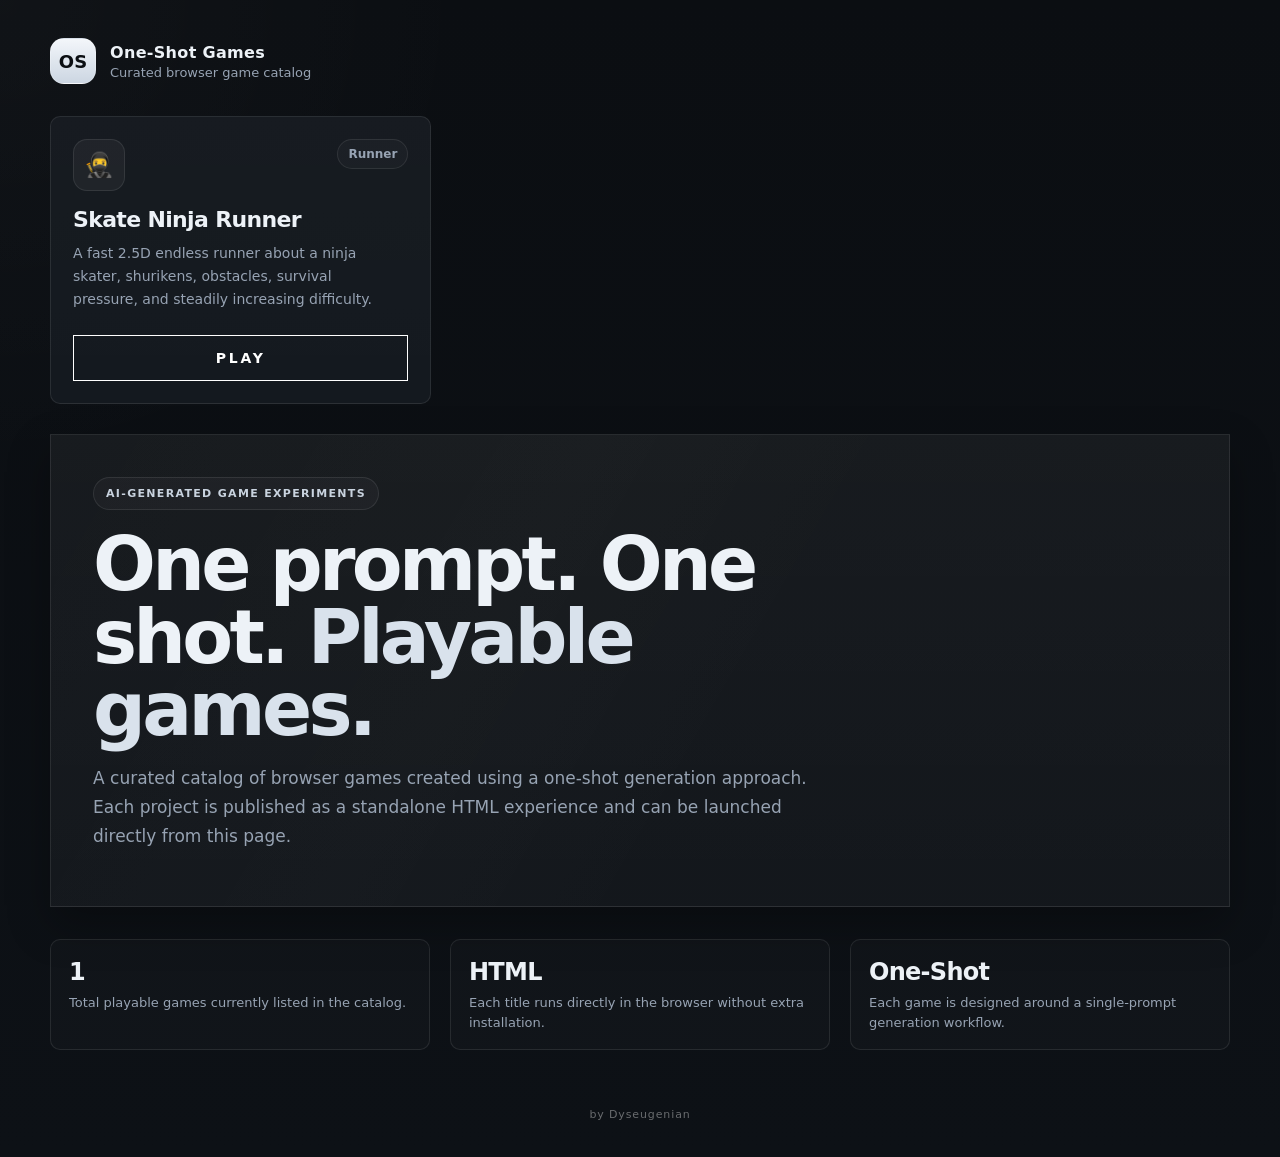
==== commit 281b448a: "change homepage design" ====
--- a/index.html
+++ b/index.html
@@ -13,9 +13,8 @@
         content="one-shot games, AI generated games, browser games, HTML games, JavaScript games, indie games, web games, Dyseugenian" />
     <meta name="author" content="Dyseugenian" />
     <meta name="robots" content="index, follow" />
-    <meta name="theme-color" content="#080b18" />
-
-    <!-- Replace this URL with your real GitHub Pages URL after deployment -->
+    <meta name="theme-color" content="#0b0e12" />
+
     <link rel="canonical" href="https://dyseugenian.github.io/one-shot-prompt-games/" />
 
     <meta property="og:type" content="website" />
@@ -48,7 +47,7 @@
         "@type": "VideoGame",
         "name": "Skate Ninja Runner",
         "description": "A fast 2.5D endless runner about a ninja skater, shurikens, obstacles, and survival.",
-        "url": "https://dyseugenian.github.io/one-shot-prompt-games/skate-ninja-runner/",
+        "url": "https://dyseugenian.github.io/one-shot-prompt-games/games/skate-ninja-runner/",
         "gamePlatform": "Web browser",
         "applicationCategory": "Game"
       }
@@ -58,17 +57,25 @@
 
     <style>
         :root {
-            --bg: #080b18;
-            --bg-soft: #11162b;
-            --card: rgba(255, 255, 255, 0.08);
-            --card-hover: rgba(255, 255, 255, 0.14);
-            --text: #f5f7ff;
-            --muted: #aab2d5;
-            --accent: #7cf7ff;
-            --accent-2: #ff7cf2;
-            --accent-3: #ffe27c;
-            --border: rgba(255, 255, 255, 0.26);
-            --shadow: rgba(0, 0, 0, 0.35);
+            --bg: #0b0e12;
+            --bg-elevated: #11161c;
+            --bg-soft: #161c23;
+            --bg-input: #10151b;
+            --panel: rgba(255, 255, 255, 0.03);
+            --panel-hover: rgba(255, 255, 255, 0.045);
+            --border: rgba(255, 255, 255, 0.09);
+            --border-strong: rgba(255, 255, 255, 0.14);
+            --text: #edf2f7;
+            --muted: #97a3b3;
+            --muted-2: #748091;
+            --accent: #c9d3df;
+            --accent-dark: #8f9caf;
+            --button-text: #0b0e12;
+            --shadow: rgba(0, 0, 0, 0.28);
+            --radius-lg: 24px;
+            --radius-md: 16px;
+            --radius-sm: 12px;
+            --max-width: 1180px;
         }
 
         * {
@@ -85,7 +92,9 @@
             min-height: 100vh;
             font-family: Inter, ui-sans-serif, system-ui, -apple-system, BlinkMacSystemFont, "Segoe UI", sans-serif;
             color: var(--text);
-            background: black;
+            background:
+                radial-gradient(circle at top left, rgba(255, 255, 255, 0.025), transparent 28%),
+                linear-gradient(180deg, #0b0e12 0%, #0d1116 100%);
             overflow-x: hidden;
         }
 
@@ -95,27 +104,32 @@
             inset: 0;
             pointer-events: none;
             background-image:
-                linear-gradient(rgba(255, 255, 255, 0.035) 1px, transparent 1px),
-                linear-gradient(90deg, rgba(255, 255, 255, 0.035) 1px, transparent 1px);
-            background-size: 42px 42px;
-            mask-image: linear-gradient(to bottom, rgba(0, 0, 0, 0.55), transparent 75%);
+                linear-gradient(rgba(255, 255, 255, 0.025) 1px, transparent 1px),
+                linear-gradient(90deg, rgba(255, 255, 255, 0.025) 1px, transparent 1px);
+            background-size: 40px 40px;
+            mask-image: linear-gradient(to bottom, rgba(0, 0, 0, 0.35), transparent 80%);
+            opacity: 0.45;
+        }
+
+        a {
+            color: inherit;
         }
 
         .page {
-            width: min(1180px, calc(100% - 36px));
+            width: min(var(--max-width), calc(100% - 36px));
             margin: 0 auto;
-            padding: 44px 0 24px;
+            padding: 28px 0 28px;
         }
 
         .skip-link {
             position: absolute;
-            left: -999px;
+            left: -9999px;
             top: 16px;
-            background: var(--accent);
-            color: #07101f;
+            background: #ffffff;
+            color: #0b0e12;
             padding: 10px 14px;
             border-radius: 10px;
-            font-weight: 800;
+            font-weight: 700;
             z-index: 100;
         }
 
@@ -123,12 +137,13 @@
             left: 16px;
         }
 
-        header {
+        header.site-header {
             display: flex;
             justify-content: space-between;
             align-items: center;
             gap: 24px;
-            margin-bottom: 42px;
+            margin-bottom: 32px;
+            padding: 10px 0 0;
         }
 
         .brand {
@@ -138,21 +153,22 @@
         }
 
         .logo {
-            width: 48px;
-            height: 48px;
-            border-radius: 16px;
-            background: white;
-            box-shadow: 0 0 28px rgba(124, 247, 255, 0.35);
+            width: 46px;
+            height: 46px;
+            border-radius: 14px;
+            background: linear-gradient(180deg, #f3f6fa 0%, #ccd6e2 100%);
+            color: #0b0e12;
             display: grid;
             place-items: center;
-            font-size: 25px;
+            font-size: 18px;
             font-weight: 900;
-            color: #07101f;
+            border: 1px solid rgba(255, 255, 255, 0.2);
         }
 
         .brand-text strong {
             display: block;
-            font-size: 18px;
+            font-size: 16px;
+            font-weight: 700;
             letter-spacing: 0.02em;
         }
 
@@ -160,97 +176,144 @@
             display: block;
             color: var(--muted);
             font-size: 13px;
-            margin-top: 2px;
-        }
-
-        .top-link {
+            margin-top: 3px;
+        }
+
+        .header-actions {
+            display: flex;
+            align-items: center;
+            gap: 12px;
+        }
+
+        .nav-button {
+            text-decoration: none;
             color: var(--text);
-            text-decoration: none;
-            border: 1px solid var(--border);
-            background: rgba(255, 255, 255, 0.06);
-            padding: 10px 15px;
+            border: 1px solid var(--border);
+            background: rgba(255, 255, 255, 0.025);
+            padding: 10px 14px;
             border-radius: 999px;
             font-size: 14px;
-            transition: 0.2s ease;
-        }
-
-        .top-link:hover {
-            background: rgba(255, 255, 255, 0.14);
+            transition: background 0.2s ease, border-color 0.2s ease, transform 0.2s ease;
+        }
+
+        .nav-button:hover {
+            background: rgba(255, 255, 255, 0.05);
+            border-color: var(--border-strong);
             transform: translateY(-1px);
         }
 
         .hero {
             position: relative;
-            padding: 54px;
-            border: 1px solid white;
-            box-shadow: 0 28px 90px var(--shadow);
             overflow: hidden;
-            margin-bottom: 34px;
+            border: 1px solid var(--border);
+            background:
+                linear-gradient(180deg, rgba(255, 255, 255, 0.035), rgba(255, 255, 255, 0.015)),
+                rgba(255, 255, 255, 0.015);
+            box-shadow: 0 18px 40px var(--shadow);
+            padding: 42px;
+            padding-bottom: 55px;
+            margin-bottom: 32px;
+        }
+
+        .hero::after {
+            content: "";
+            position: absolute;
+            inset: 0;
+            pointer-events: none;
+            background:
+                linear-gradient(120deg, transparent 0%, rgba(255, 255, 255, 0.015) 38%, transparent 60%);
+            opacity: 0.8;
         }
 
         .eyebrow {
             display: inline-flex;
             align-items: center;
             gap: 8px;
-            color: #07101f;
-            background: white;
-            font-weight: 800;
-            font-size: 12px;
+            border: 1px solid var(--border);
+            background: rgba(255, 255, 255, 0.03);
+            color: var(--accent);
+            font-size: 11px;
+            font-weight: 700;
             letter-spacing: 0.12em;
             text-transform: uppercase;
-            padding: 8px 12px;
+            padding: 9px 12px;
             border-radius: 999px;
-            margin-bottom: 20px;
-        }
-
-        h1 {
+            margin-bottom: 18px;
+        }
+
+        .hero h1 {
+            max-width: 840px;
+            font-size: clamp(38px, 6vw, 74px);
+            line-height: 0.98;
+            letter-spacing: -0.05em;
+            margin-bottom: 18px;
             position: relative;
             z-index: 1;
-            max-width: 820px;
-            font-size: clamp(42px, 7vw, 82px);
-            line-height: 0.95;
-            letter-spacing: -0.06em;
-            margin-bottom: 22px;
-        }
-
-        .gradient-text {
-            background: linear-gradient(90deg, #ffffff, var(--accent), #835aff);
-            -webkit-background-clip: text;
-            background-clip: text;
-            color: transparent;
+        }
+
+        .hero .highlight {
+            color: #d9e2ec;
         }
 
         .hero p {
             position: relative;
             z-index: 1;
-            max-width: 720px;
-            color: var(--muted);
-            font-size: 18px;
-            line-height: 1.65;
+            max-width: 750px;
+            color: var(--muted);
+            font-size: 17px;
+            line-height: 1.7;
+        }
+
+        .hero-meta {
+            margin-top: 26px;
+            display: flex;
+            flex-wrap: wrap;
+            gap: 10px;
+            position: relative;
+            z-index: 1;
+        }
+
+        .meta-pill {
+            border: 1px solid var(--border);
+            background: rgba(255, 255, 255, 0.025);
+            color: var(--muted);
+            font-size: 13px;
+            padding: 10px 12px;
+            border-radius: 999px;
         }
 
         .stats {
             display: grid;
             grid-template-columns: repeat(3, 1fr);
-            gap: 16px;
-            margin: 28px 0 34px;
+            gap: 20px;
+            margin: 0 0 34px;
         }
 
         .stat {
-            padding: 20px;
-            border-radius: 16px;
-            border: 1px solid var(--border);
+            border: 1px solid var(--border);
+            border-radius: 10px;
+            background: rgba(255, 255, 255, 0.02);
+            padding: 18px 18px 16px;
         }
 
         .stat strong {
             display: block;
-            font-size: 28px;
-            margin-bottom: 4px;
+            font-size: 24px;
+            font-weight: 700;
+            margin-bottom: 6px;
+            letter-spacing: -0.03em;
         }
 
         .stat span {
             color: var(--muted);
             font-size: 13px;
+            line-height: 1.5;
+        }
+
+        .section-block {
+            border: 1px solid var(--border);
+            background: rgba(255, 255, 255, 0.015);
+            padding: 24px;
         }
 
         .section-title {
@@ -258,82 +321,87 @@
             justify-content: space-between;
             align-items: end;
             gap: 20px;
-            margin: 18px 0 20px;
+            margin-bottom: 18px;
         }
 
         .section-title h2 {
             font-size: 28px;
             letter-spacing: -0.03em;
+            margin-bottom: 6px;
         }
 
         .section-title p {
             color: var(--muted);
             font-size: 14px;
-            margin-top: 6px;
+            line-height: 1.6;
         }
 
         .toolbar {
-            display: flex;
-            gap: 12px;
-            margin-bottom: 22px;
+            margin-bottom: 20px;
+        }
+
+        .search-wrap {
+            position: relative;
+        }
+
+        .search-wrap::before {
+            content: "⌕";
+            position: absolute;
+            left: 15px;
+            top: 50%;
+            transform: translateY(-50%);
+            color: var(--muted-2);
+            font-size: 16px;
+            pointer-events: none;
         }
 
         .search {
             width: 100%;
             border: 1px solid var(--border);
             outline: none;
-            background: black;
+            background: var(--bg-input);
             color: var(--text);
-            padding: 14px 16px;
-            border-radius: 10px;
+            padding: 14px 16px 14px 42px;
+            border-radius: 14px;
             font-size: 15px;
+            transition: border-color 0.2s ease, background 0.2s ease;
+        }
+
+        .search:focus {
+            border-color: rgba(255, 255, 255, 0.18);
+            background: #121820;
         }
 
         .search::placeholder {
-            color: rgba(245, 247, 255, 0.5);
+            color: #6f7b8a;
         }
 
         .grid {
             display: grid;
-            grid-template-columns: repeat(3, 1fr);
+            grid-template-columns: repeat(3, minmax(0, 1fr));
             gap: 18px;
         }
 
-        #gamesGrid {
-            margin-bottom: 30px;
-        }
-
         .game-card {
-            --card-color: rgba(124, 247, 255, 0.25);
             position: relative;
-            min-height: 310px;
+            min-height: 280px;
             display: flex;
             flex-direction: column;
             justify-content: space-between;
+            border: 1px solid var(--border);
+            border-radius: 10px;
+            background:
+                linear-gradient(180deg, rgba(255, 255, 255, 0.025), rgba(255, 255, 255, 0.01)),
+                var(--bg-elevated);
             padding: 22px;
-            border-radius: 16px;
-            border: 1px solid var(--border);
-            background: black;
-            box-shadow: 0 18px 50px rgba(0, 0, 0, 0.22);
-            overflow: hidden;
-            transition: transform 0.22s ease, background 0.22s ease, border-color 0.22s ease;
+            transition: transform 0.2s ease, border-color 0.2s ease, background 0.2s ease;
         }
 
         .game-card:hover {
-            transform: translateY(-6px);
-            background: var(--card-hover);
-            border-color: rgba(124, 247, 255, 0.45);
-        }
-
-        .game-card::before {
-            content: "";
-            position: absolute;
-            inset: 0;
+            border-color: rgba(255, 255, 255, 0.16);
             background:
-                radial-gradient(circle at 80% 0%, var(--card-color), transparent 55%),
-                linear-gradient(180deg, transparent, rgba(0, 0, 0, 0.18));
-            opacity: 0.50;
-            pointer-events: none;
+                linear-gradient(180deg, rgba(255, 255, 255, 0.03), rgba(255, 255, 255, 0.012)),
+                #141a21;
         }
 
         .game-content,
@@ -342,105 +410,137 @@
             z-index: 1;
         }
 
+        .game-top {
+            display: flex;
+            align-items: flex-start;
+            justify-content: space-between;
+            gap: 14px;
+            margin-bottom: 16px;
+        }
+
         .game-icon {
-            width: 58px;
-            height: 58px;
+            width: 52px;
+            height: 52px;
             display: grid;
             place-items: center;
-            border-radius: 20px;
-            background: rgba(255, 255, 255, 0.16);
-            border: 1px solid rgba(255, 255, 255, 0.18);
-            font-size: 28px;
-            margin-bottom: 18px;
+            border-radius: 14px;
+            background: rgba(255, 255, 255, 0.045);
+            border: 1px solid var(--border);
+            font-size: 24px;
+            flex-shrink: 0;
         }
 
         .tag {
-            display: inline-block;
-            color: #07101f;
-            background: var(--accent-3);
+            display: inline-flex;
+            align-items: center;
+            padding: 7px 10px;
             border-radius: 999px;
-            padding: 6px 10px;
+            border: 1px solid var(--border);
+            background: rgba(255, 255, 255, 0.025);
+            color: var(--muted);
             font-size: 12px;
-            font-weight: 800;
-            margin-bottom: 14px;
+            font-weight: 600;
+            white-space: nowrap;
         }
 
         .game-card h3 {
-            font-size: 24px;
+            font-size: 22px;
+            font-weight: 700;
             letter-spacing: -0.03em;
             margin-bottom: 10px;
         }
 
         .game-card p {
             color: var(--muted);
-            line-height: 1.55;
             font-size: 14px;
+            line-height: 1.65;
+            max-width: 96%;
         }
 
         .game-actions {
-            display: flex;
-            align-items: center;
-            justify-content: space-between;
-            gap: 12px;
-            margin-top: 26px;
+            margin-top: 24px;
         }
 
         .play-button {
             display: inline-flex;
             align-items: center;
             justify-content: center;
-            gap: 8px;
             width: 100%;
+            min-height: 46px;
             text-decoration: none;
-            color: #07101f;
-            background: linear-gradient(90deg, var(--accent), #ffffff);
-            font-weight: 900;
-            padding: 13px 16px;
-            border-radius: 4px;
-            box-shadow: 0 12px 28px rgba(124, 247, 255, 0.22);
-            transition: 0.2s ease;
+            color: white;
+            border: 1px solid white;
+            font-weight: 700;
+            font-size: 14px;
+            text-transform: uppercase;
+            letter-spacing: 0.2em;
+            transition: all 0.2s ease
         }
 
         .play-button:hover {
-            transform: scale(1.03);
-            box-shadow: 0 16px 34px rgba(124, 247, 255, 0.32);
+            letter-spacing: 0.35em;
+            filter: brightness(1.02);
+            text-shadow: 0 0 10px white;
+        }
+
+        #gamesGrid {
+            margin-bottom: 30px;
         }
 
         .empty {
             display: none;
             color: var(--muted);
             border: 1px dashed var(--border);
-            border-radius: 24px;
-            padding: 30px;
+            border-radius: 18px;
+            padding: 22px;
             text-align: center;
-            margin-top: 12px;
+            margin-top: 14px;
+            background: rgba(255, 255, 255, 0.01);
         }
 
         footer {
-            color: rgba(245, 247, 255, 0.48);
+            text-align: center;
+            color: rgba(255, 255, 255, 0.38);
             font-size: 11px;
-            text-align: center;
-            padding: 42px 0 6px;
             letter-spacing: 0.08em;
-        }
-
-        @media (max-width: 900px) {
+            padding: 24px 0 8px;
+        }
+
+        @media (max-width: 980px) {
+            .grid {
+                grid-template-columns: repeat(2, minmax(0, 1fr));
+            }
+
+            .stats {
+                grid-template-columns: 1fr;
+            }
+        }
+
+        @media (max-width: 760px) {
+            .page {
+                width: min(var(--max-width), calc(100% - 20px));
+            }
+
+            header.site-header {
+                flex-direction: column;
+                align-items: flex-start;
+            }
+
             .hero {
-                padding: 34px;
-            }
-
-            .stats,
+                padding: 28px;
+            }
+
+            .section-block {
+                padding: 18px;
+            }
+
             .grid {
                 grid-template-columns: 1fr;
             }
 
-            header {
+            .section-title {
+                flex-direction: column;
                 align-items: flex-start;
-                flex-direction: column;
-            }
-
-            .top-link {
-                align-self: flex-start;
             }
         }
     </style>
@@ -450,86 +550,68 @@
     <a class="skip-link" href="#games">Skip to games</a>
 
     <main class="page">
-        <header>
+        <header class="site-header">
             <div class="brand" aria-label="One-Shot Games Catalog">
                 <div class="logo" aria-hidden="true">OS</div>
                 <div class="brand-text">
                     <strong>One-Shot Games</strong>
-                    <span>Experimental browser games catalog</span>
+                    <span>Curated browser game catalog</span>
                 </div>
             </div>
-
-            <nav aria-label="Main navigation">
-                <a class="top-link" href="#games">Browse Games</a>
-            </nav>
         </header>
 
         <div id="gamesGrid" class="grid">
             <article class="game-card" data-title="Skate Ninja Runner"
                 data-description="A fast 2.5D endless runner about a ninja skater, shurikens, obstacles, and survival."
-                data-genre="Runner" style="--card-color: rgba(124, 247, 255, 0.32)">
+                data-genre="Runner">
                 <div class="game-content">
-                    <div class="game-icon" aria-hidden="true">🥷</div>
-                    <span class="tag">Runner</span>
+                    <div class="game-top">
+                        <div class="game-icon" aria-hidden="true">🥷</div>
+                        <span class="tag">Runner</span>
+                    </div>
+
                     <h3>Skate Ninja Runner</h3>
                     <p>
                         A fast 2.5D endless runner about a ninja skater, shurikens,
-                        obstacles, and survival.
+                        obstacles, survival pressure, and steadily increasing difficulty.
                     </p>
                 </div>
 
                 <div class="game-actions">
-                    <a class="play-button" href="./games/skate-ninja-runner/index.html">
+                    <a class="play-button" href="./games/skate-ninja-runner/">
                         Play
                     </a>
                 </div>
             </article>
         </div>
 
+        <div id="emptyMessage" class="empty">No games found.</div>
+
         <section class="hero" aria-labelledby="page-title">
             <div class="eyebrow">AI-generated game experiments</div>
-            <h1 id="page-title">One prompt. One shot. <span class="gradient-text">Playable games.</span></h1>
+            <h1 id="page-title">
+                One prompt. One shot.
+                <span class="highlight">Playable games.</span>
+            </h1>
             <p>
-                A curated catalog of small browser games created with a one-shot generation approach.
-                Each project opens directly from its own folder and runs as a standalone HTML game.
+                A curated catalog of browser games created using a one-shot generation approach.
+                Each project is published as a standalone HTML experience and can be launched directly from this page.
             </p>
         </section>
 
         <section class="stats" aria-label="Catalog statistics">
             <div class="stat">
-                <strong id="gamesCount">3</strong>
-                <span>Games in catalog</span>
+                <strong id="gamesCount">1</strong>
+                <span>Total playable games currently listed in the catalog.</span>
             </div>
             <div class="stat">
                 <strong>HTML</strong>
-                <span>Runs directly in browser</span>
+                <span>Each title runs directly in the browser without extra installation.</span>
             </div>
             <div class="stat">
                 <strong>One-Shot</strong>
-                <span>Generated from a single prompt</span>
+                <span>Each game is designed around a single-prompt generation workflow.</span>
             </div>
-        </section>
-
-        <section id="games" aria-labelledby="games-title">
-            <div class="section-title">
-                <div>
-                    <h2 id="games-title">Game Library</h2>
-                    <p>Choose a game and launch it in your browser.</p>
-                </div>
-            </div>
-
-            <div class="toolbar">
-                <label for="searchInput" style="position:absolute; left:-9999px;">Search games</label>
-                <input id="searchInput" class="search" type="search" placeholder="Search games..." autocomplete="off" />
-            </div>
-
-            <div id="emptyMessage" class="empty">No games found.</div>
-
-            <noscript>
-                <p style="margin-top: 18px; color: #aab2d5;">
-                    JavaScript is disabled. You can still open games using the visible links above.
-                </p>
-            </noscript>
         </section>
 
         <footer>
@@ -561,12 +643,9 @@
                 ].map(normalize).join(" ");
 
                 const isVisible = searchableText.includes(query);
-
                 card.style.display = isVisible ? "" : "none";
 
-                if (isVisible) {
-                    visibleCount += 1;
-                }
+                if (isVisible) visibleCount++;
             });
 
             emptyMessage.style.display = visibleCount ? "none" : "block";
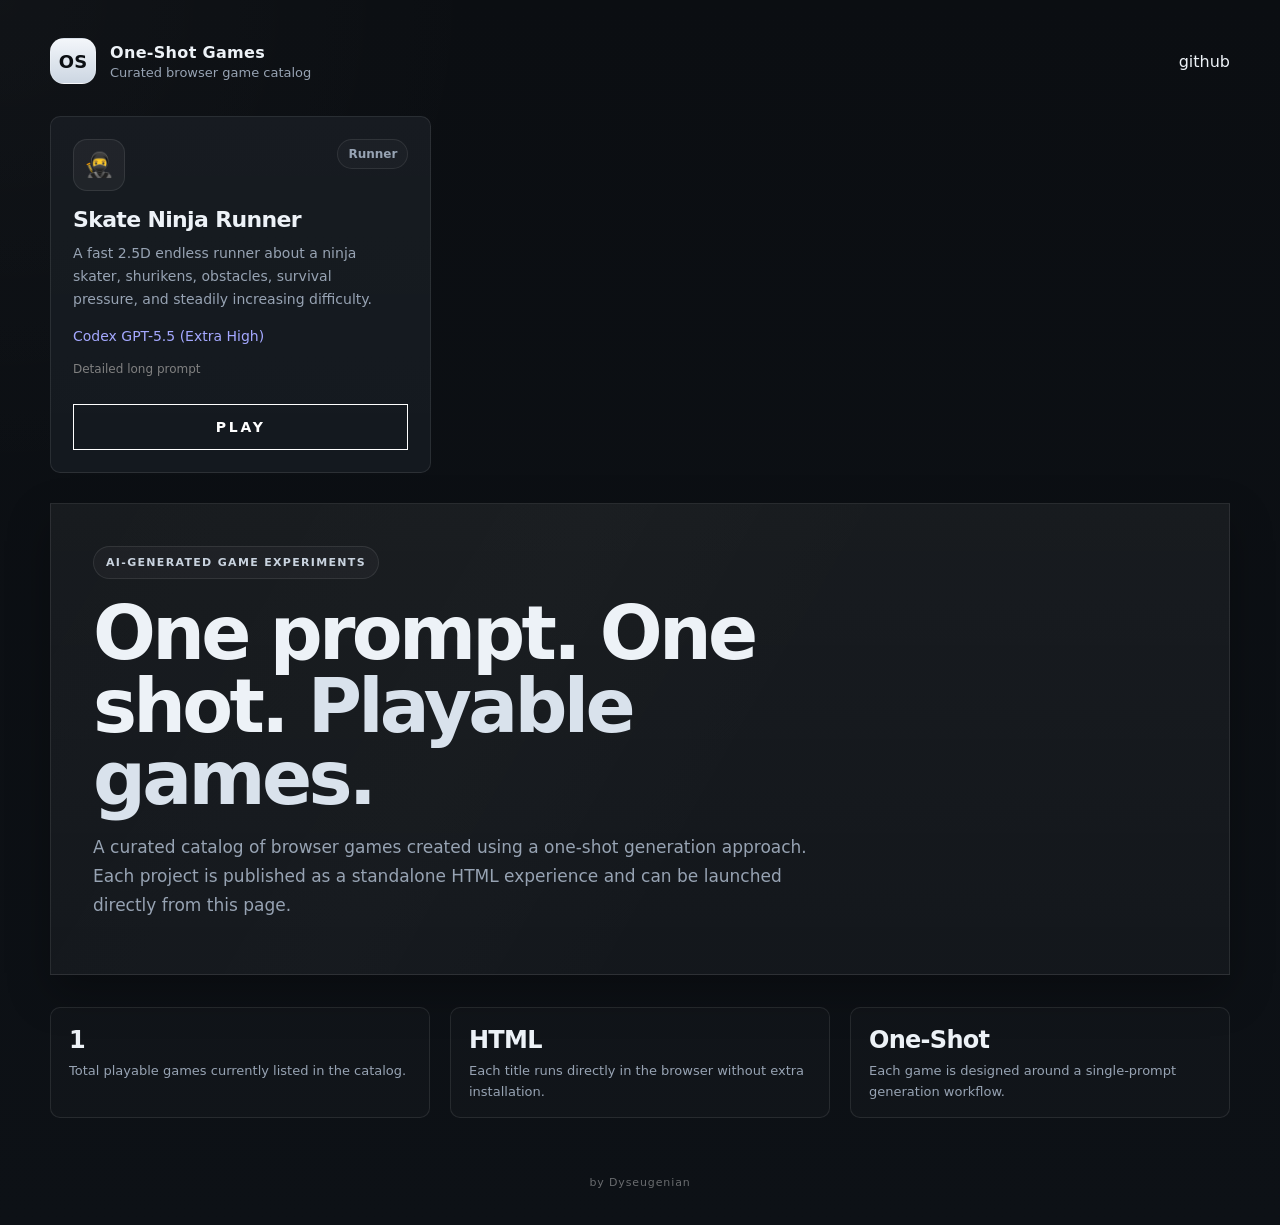
==== commit 696a9763: "edit homepage" ====
--- a/index.html
+++ b/index.html
@@ -397,6 +397,11 @@
             transition: transform 0.2s ease, border-color 0.2s ease, background 0.2s ease;
         }
 
+        .game-card .model {
+            color: #a4a8ff;
+            padding-top: 14px;
+        }
+
         .game-card:hover {
             border-color: rgba(255, 255, 255, 0.16);
             background:
@@ -487,6 +492,12 @@
             margin-bottom: 30px;
         }
 
+        .prompt-size{
+            font-size: 12px !important;
+            padding-top: 12px;
+            color: gray !important;
+        }
+
         .empty {
             display: none;
             color: var(--muted);
@@ -496,6 +507,10 @@
             text-align: center;
             margin-top: 14px;
             background: rgba(255, 255, 255, 0.01);
+        }
+
+        .github-link{
+            text-decoration: none;
         }
 
         footer {
@@ -558,6 +573,8 @@
                     <span>Curated browser game catalog</span>
                 </div>
             </div>
+
+            <a class="github-link" href="https://github.com/Dyseugenian/one-shot-prompt-games" target="_blank" rel="noopener noreferrer">github</a>
         </header>
 
         <div id="gamesGrid" class="grid">
@@ -575,6 +592,8 @@
                         A fast 2.5D endless runner about a ninja skater, shurikens,
                         obstacles, survival pressure, and steadily increasing difficulty.
                     </p>
+                    <p class="model">Codex GPT-5.5 (Extra High)</p>
+                    <p class="prompt-size">Detailed long prompt</p>
                 </div>
 
                 <div class="game-actions">
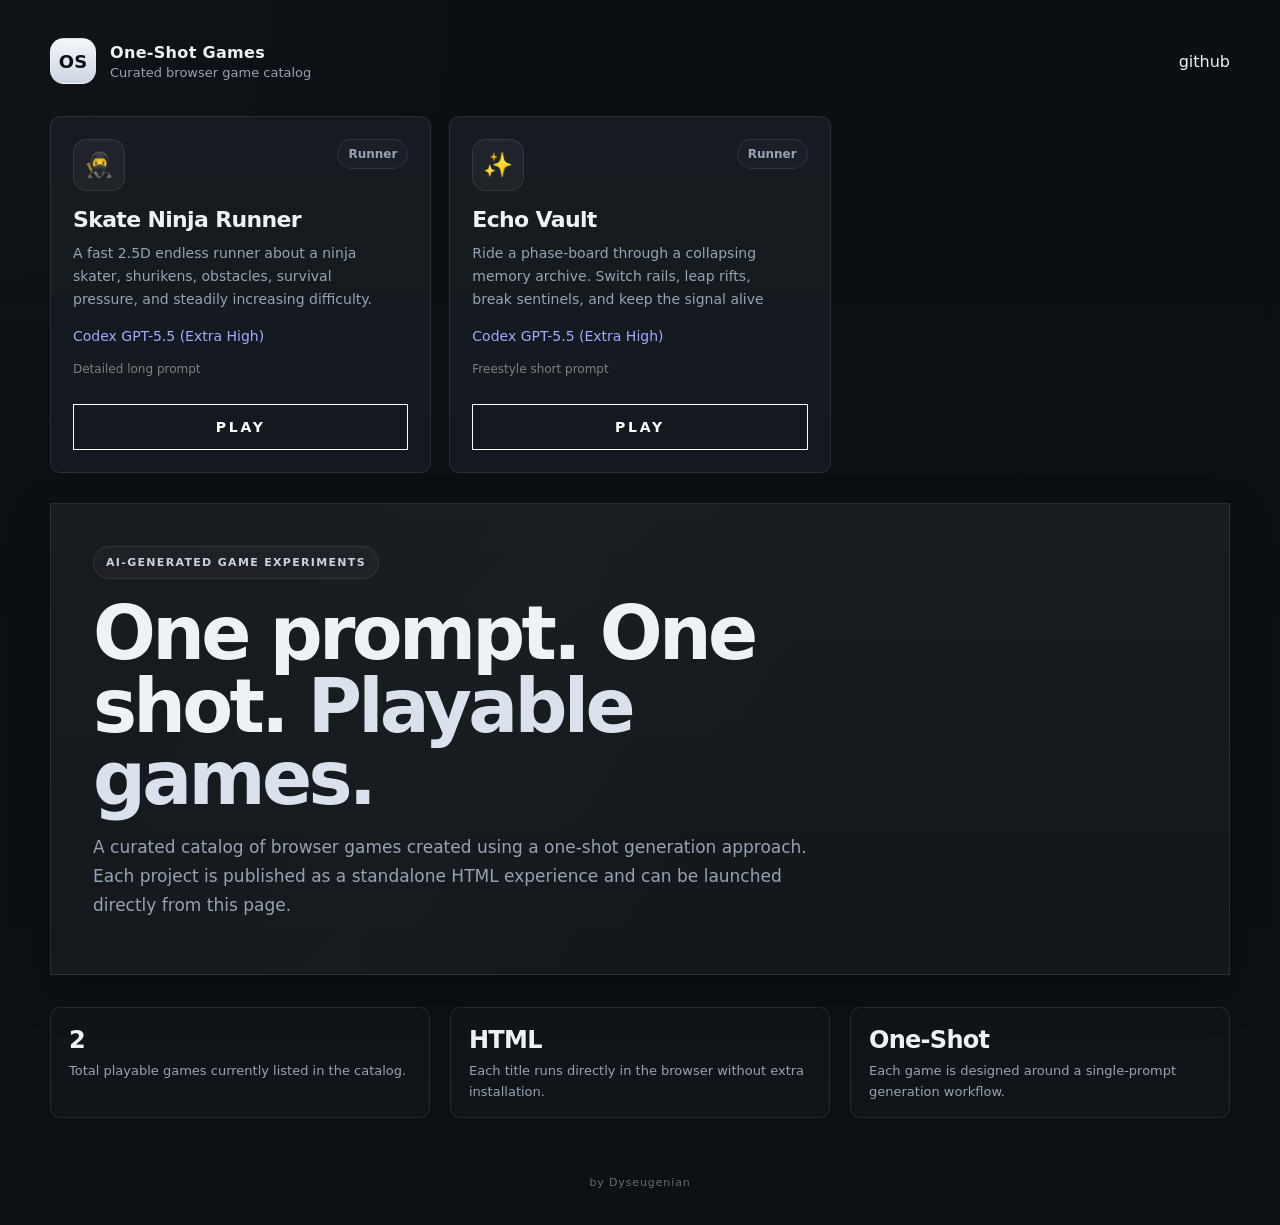
==== commit dbf1992a: "add a new game, update homepage" ====
--- a/index.html
+++ b/index.html
@@ -48,6 +48,14 @@
         "name": "Skate Ninja Runner",
         "description": "A fast 2.5D endless runner about a ninja skater, shurikens, obstacles, and survival.",
         "url": "https://dyseugenian.github.io/one-shot-prompt-games/games/skate-ninja-runner/",
+        "gamePlatform": "Web browser",
+        "applicationCategory": "Game"
+      },
+       {
+        "@type": "VideoGame",
+        "name": "Echo Vault",
+        "description": "Ride a phase-board through a collapsing memory archive. Switch rails, leap rifts, break sentinels, and keep the signal alive",
+        "url": "https://dyseugenian.github.io/one-shot-prompt-games/games/echo-vault/",
         "gamePlatform": "Web browser",
         "applicationCategory": "Game"
       }
@@ -602,6 +610,27 @@
                     </a>
                 </div>
             </article>
+             <article class="game-card" data-title="Echo Vault"
+                data-description="sci-fi runner"
+                data-genre="Runner">
+                <div class="game-content">
+                    <div class="game-top">
+                        <div class="game-icon" aria-hidden="true">✨</div>
+                        <span class="tag">Runner</span>
+                    </div>
+
+                    <h3>Echo Vault</h3>
+                    <p>Ride a phase-board through a collapsing memory archive. Switch rails, leap rifts, break sentinels, and keep the signal alive</p>
+                    <p class="model">Codex GPT-5.5 (Extra High)</p>
+                    <p class="prompt-size">Freestyle short prompt</p>
+                </div>
+
+                <div class="game-actions">
+                    <a class="play-button" href="./games/echo-vault/">
+                        Play
+                    </a>
+                </div>
+            </article>
         </div>
 
         <div id="emptyMessage" class="empty">No games found.</div>
